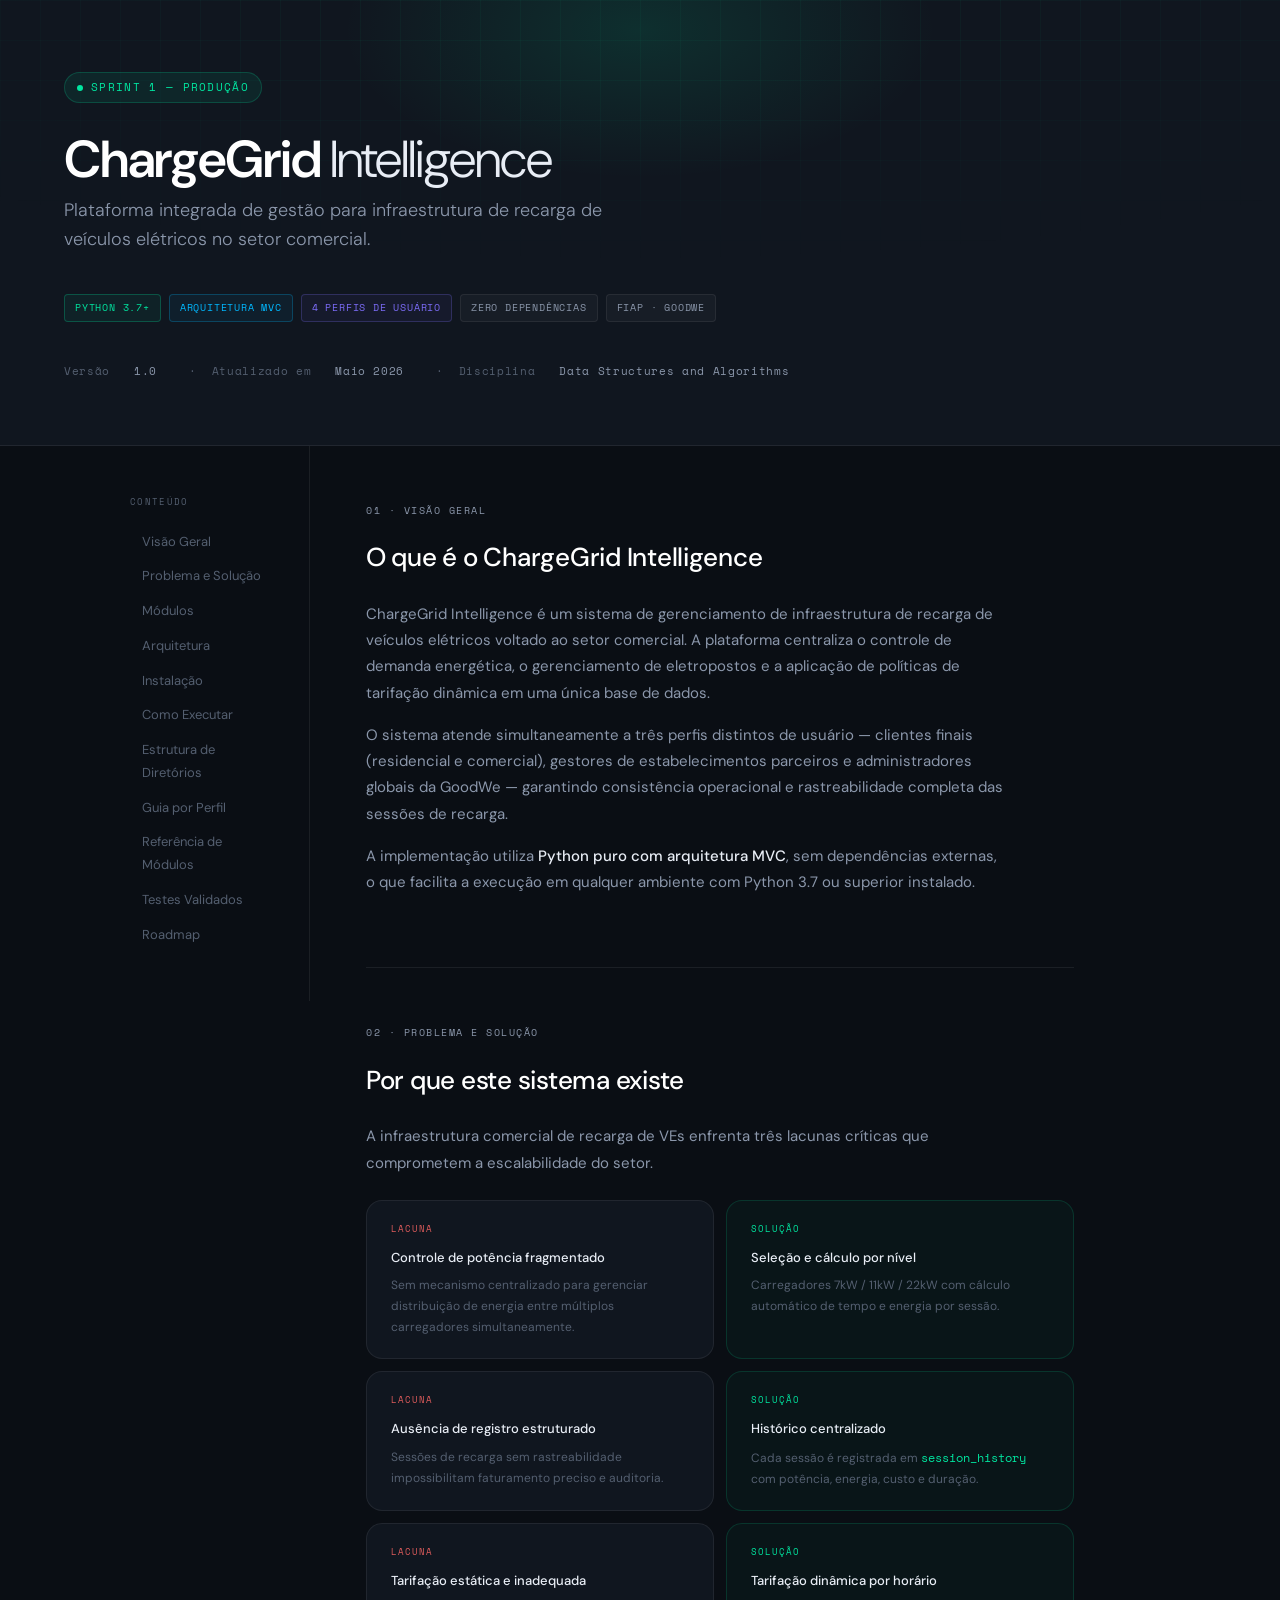
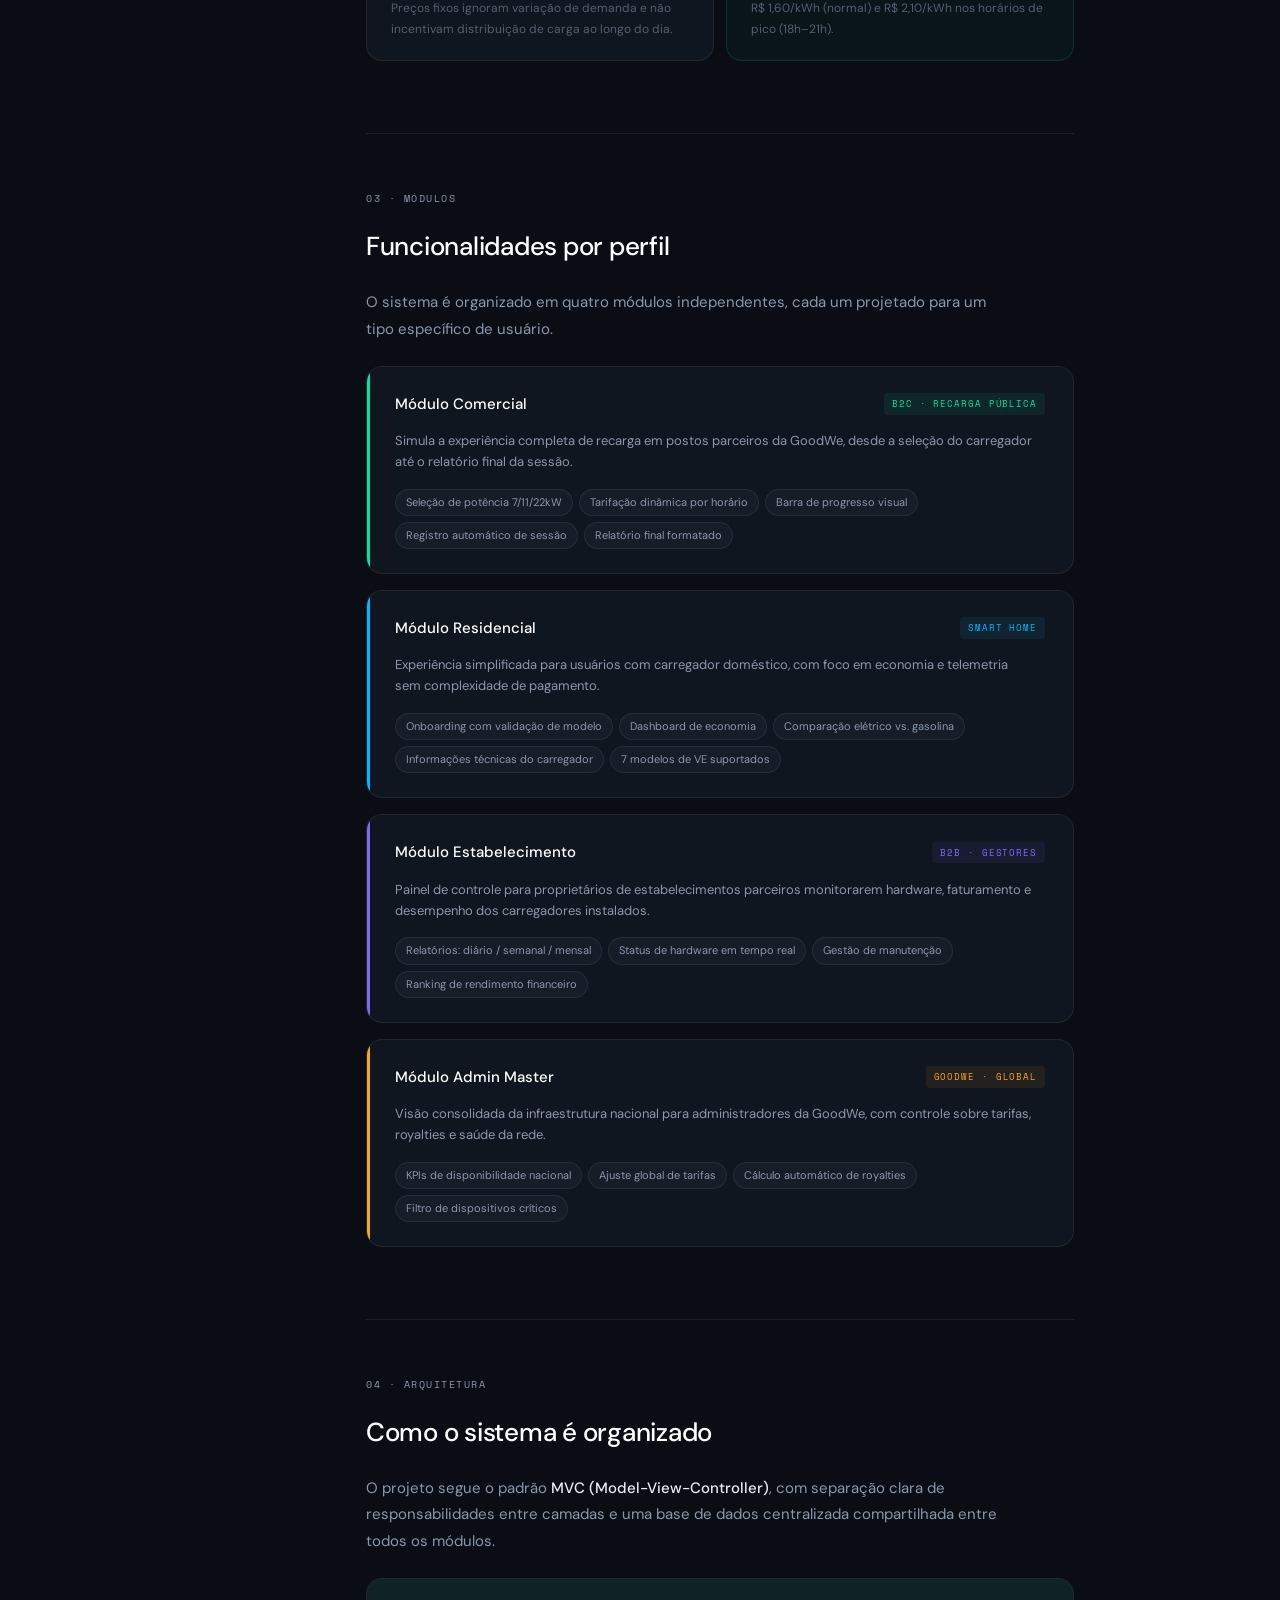
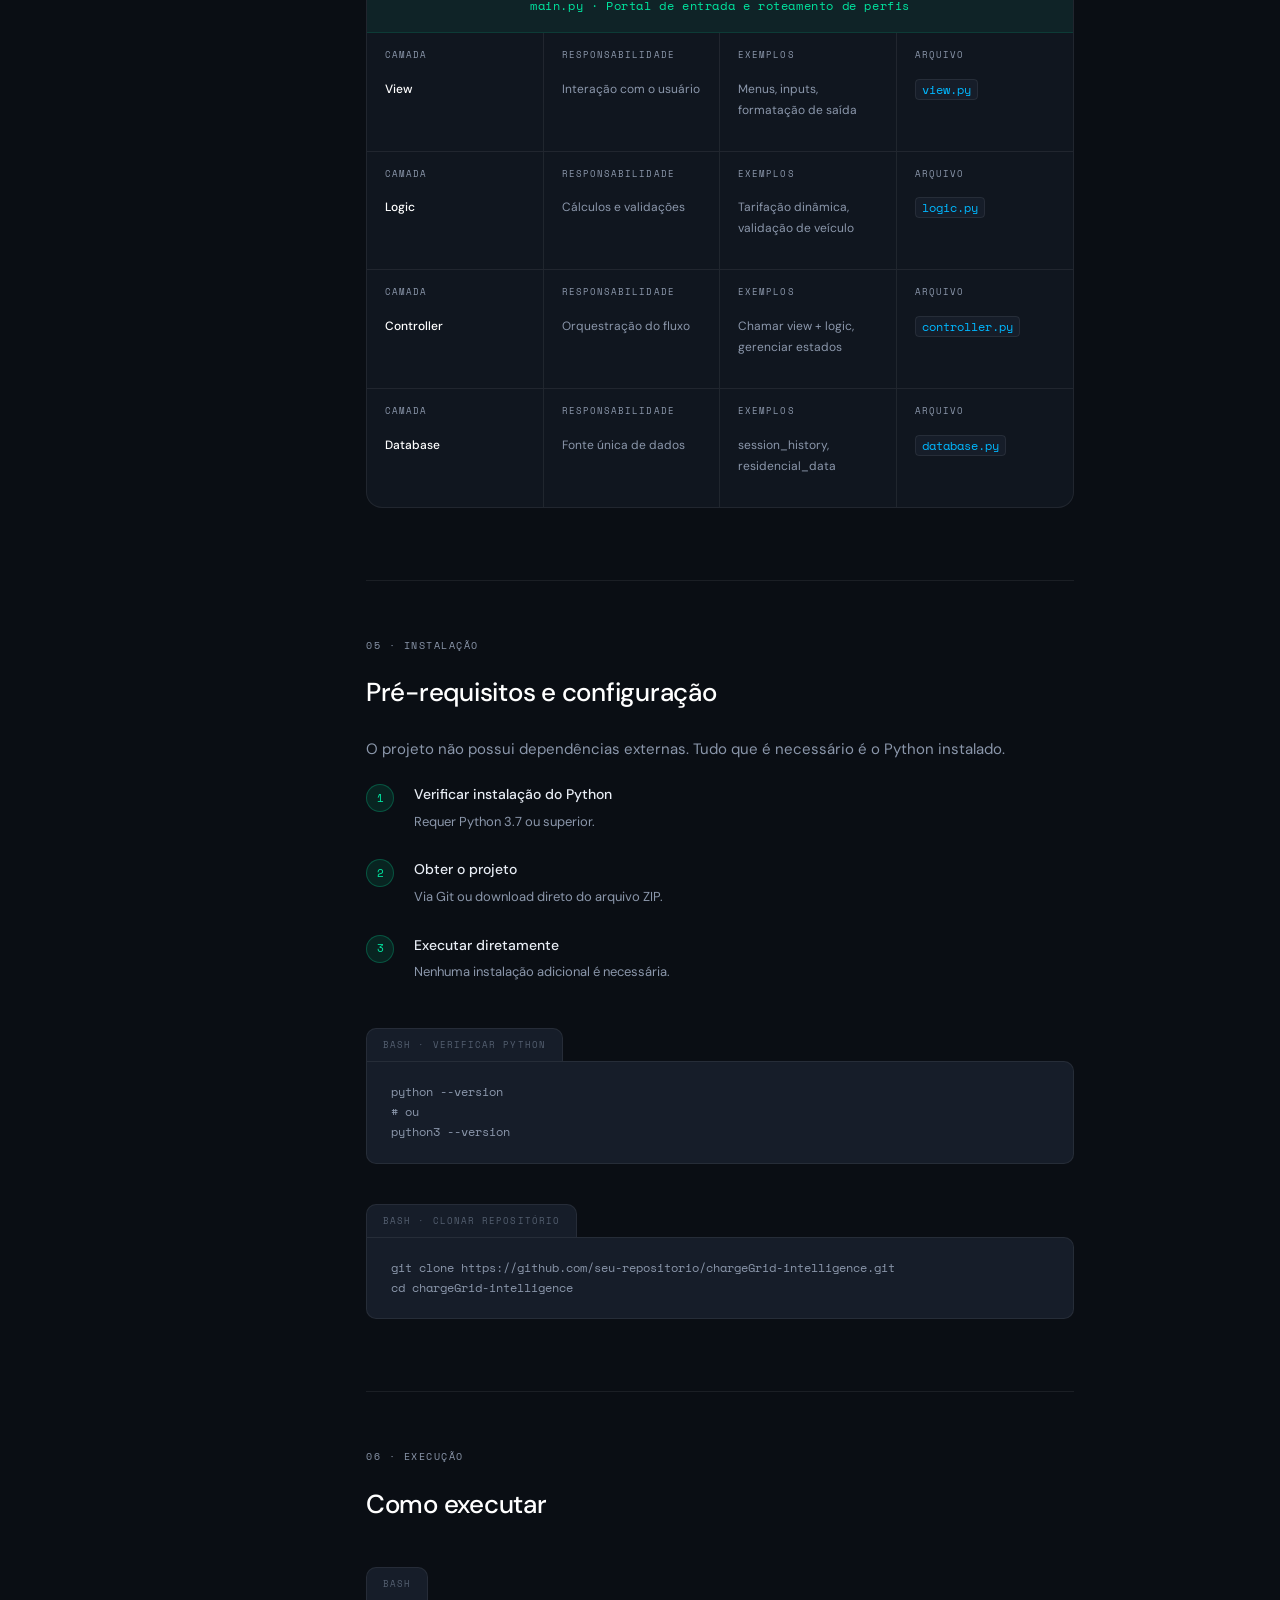
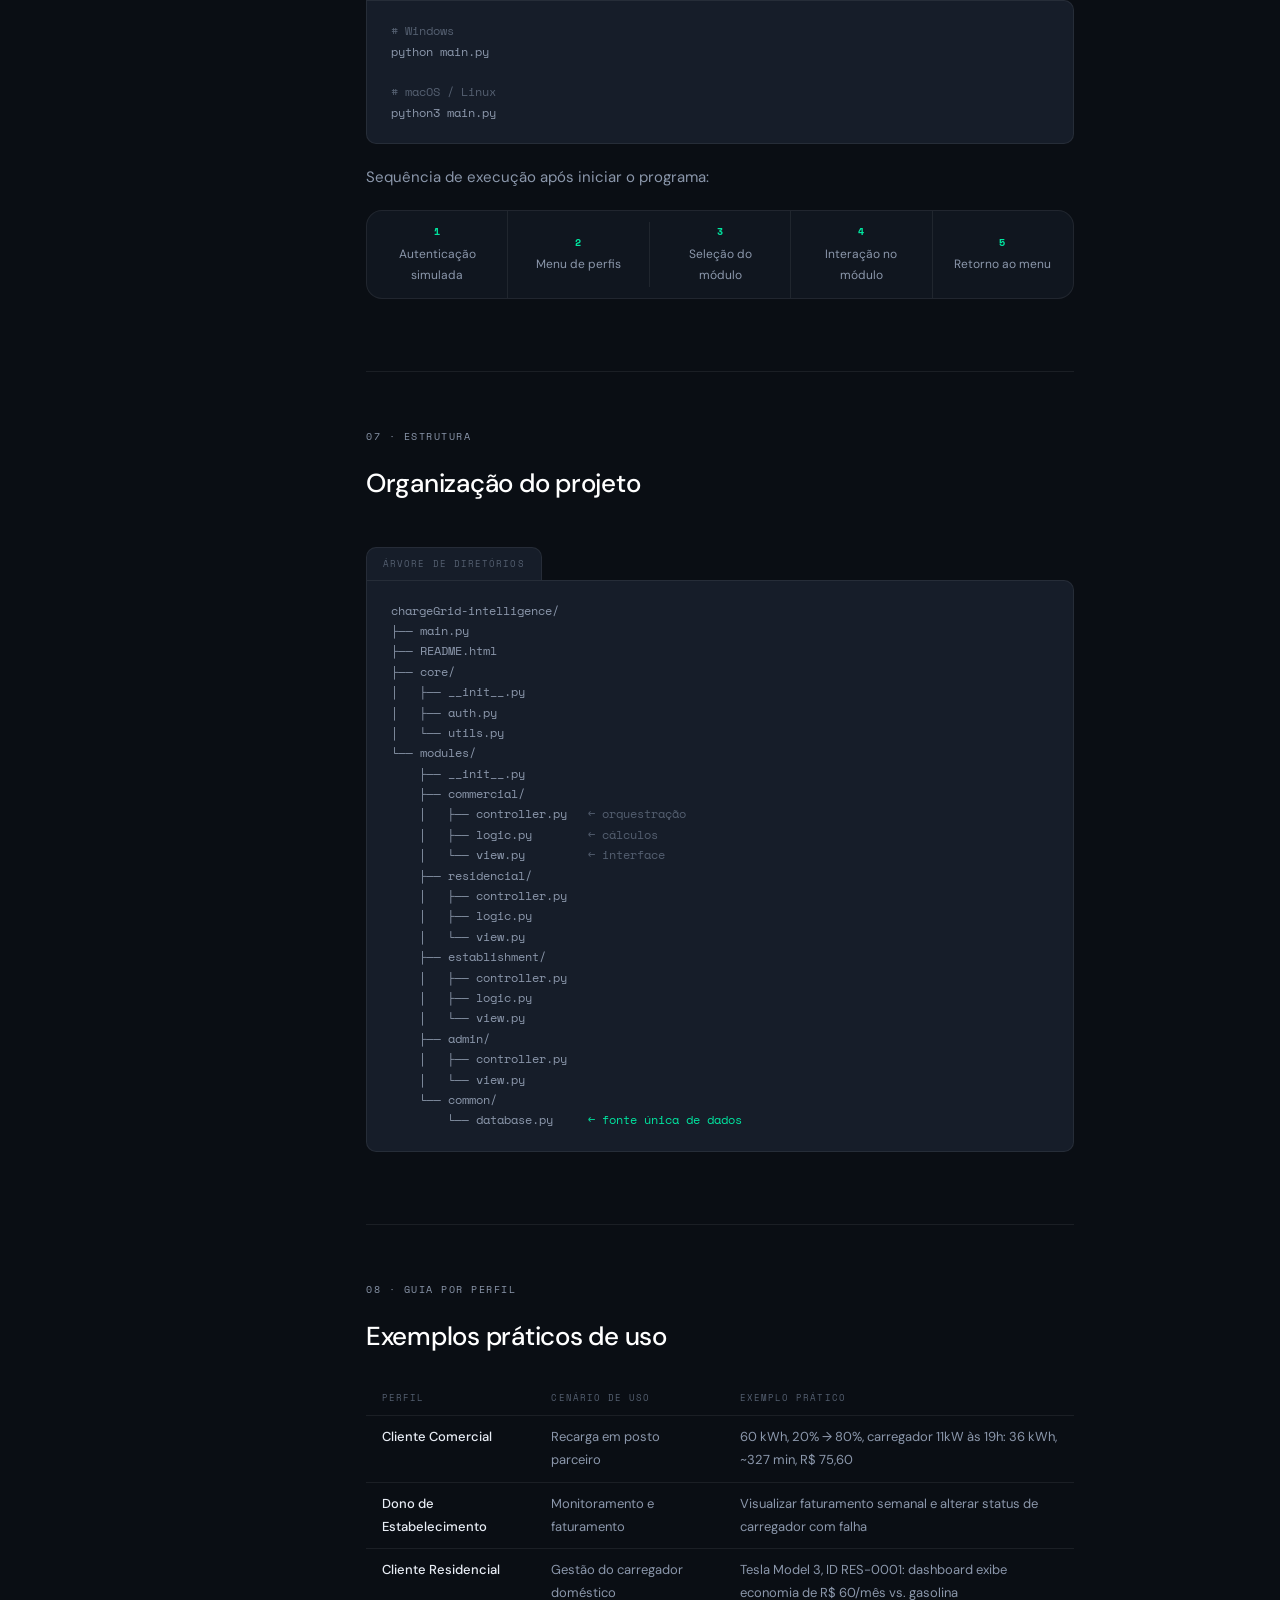
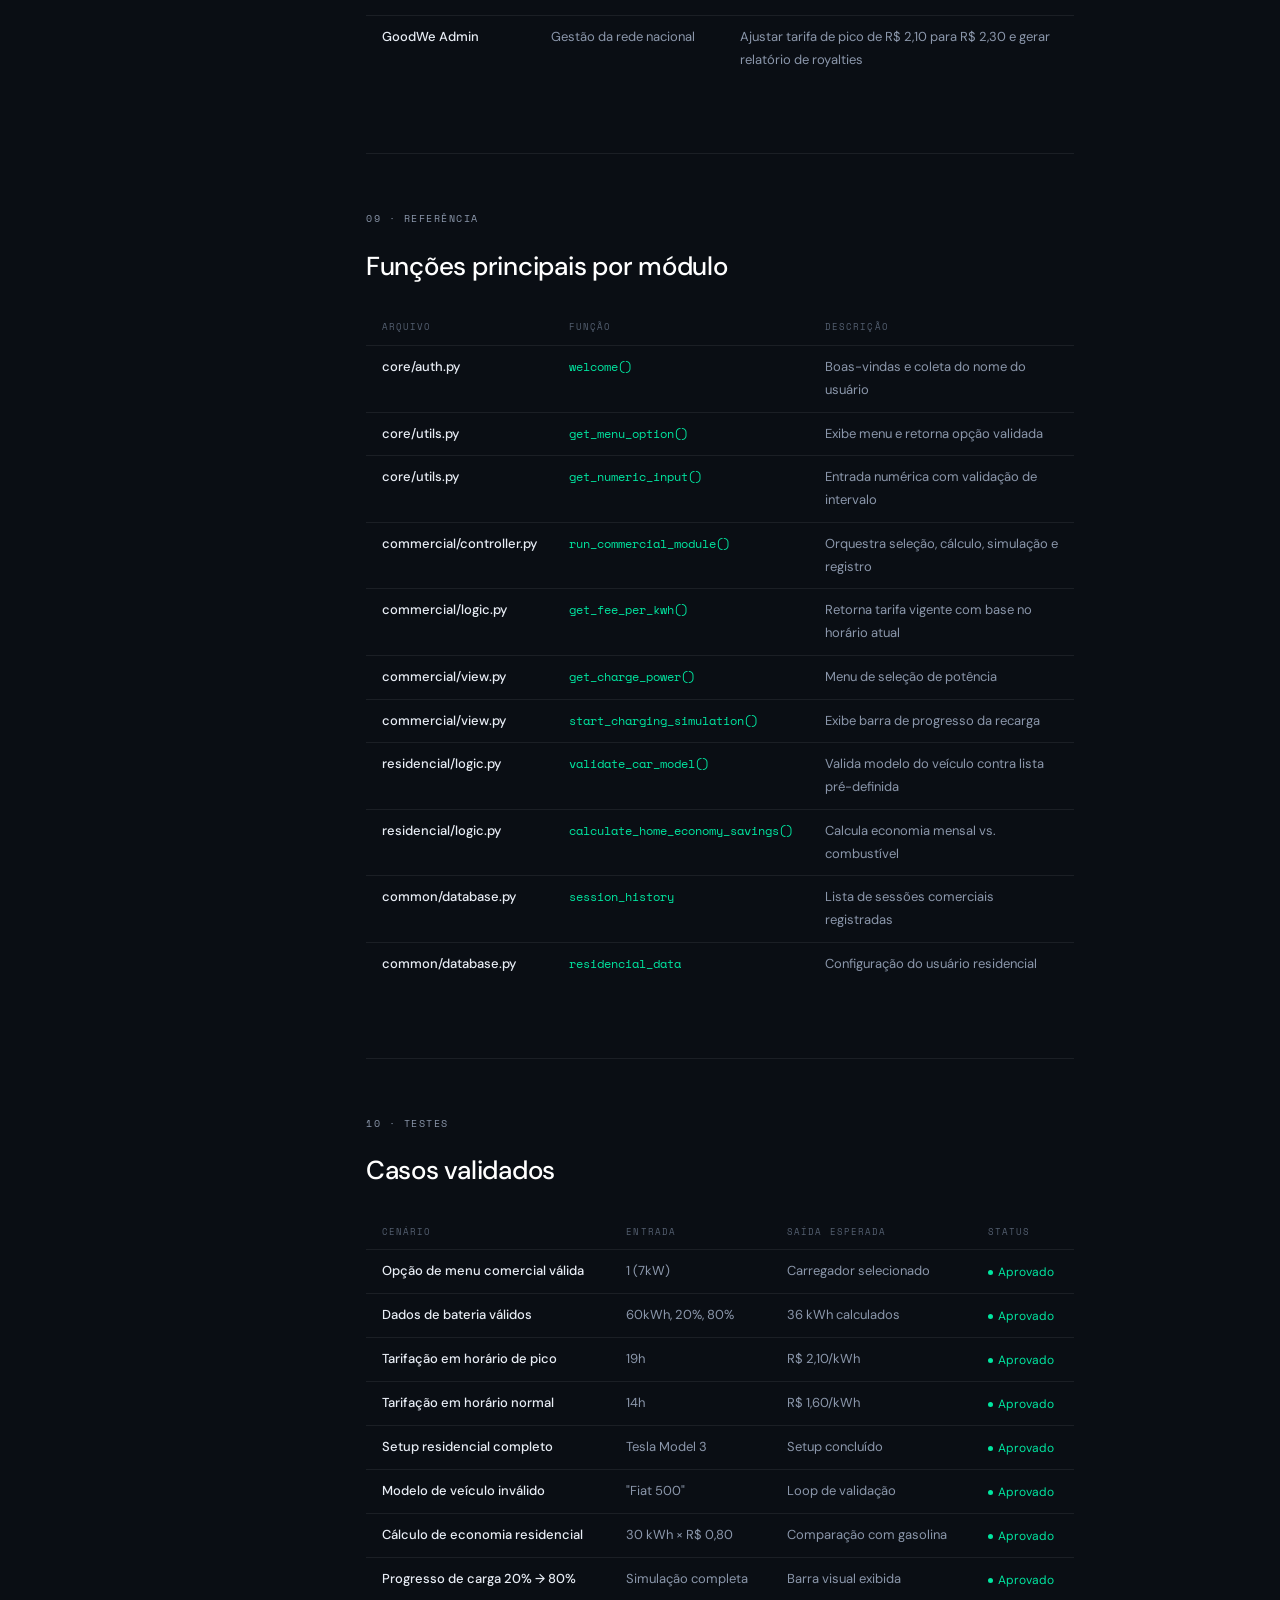
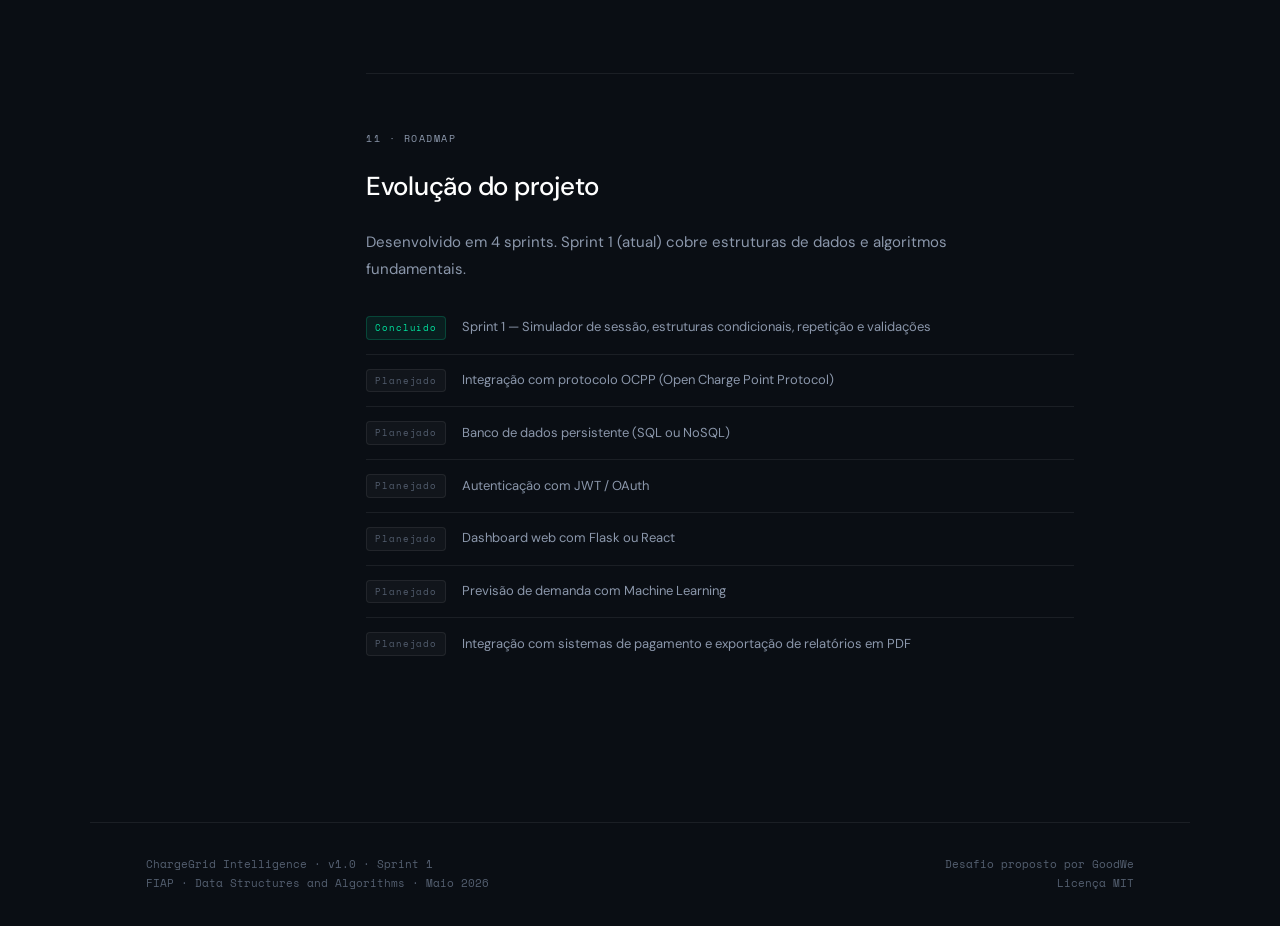
==== doc/readme.html @ 4d251098 "create project of dataStructure sprint1" ====
<!DOCTYPE html>
<html lang="pt-BR">
<head>
    <meta charset="UTF-8">
    <meta name="viewport" content="width=device-width, initial-scale=1.0">
    <title>ChargeGrid Intelligence — README</title>
    <link href="https://fonts.googleapis.com/css2?family=Space+Mono:wght@400;700&family=DM+Sans:ital,opsz,wght@0,9..40,300;0,9..40,400;0,9..40,500;0,9..40,600;1,9..40,300&display=swap" rel="stylesheet">
    <link rel="stylesheet" href="styles.css">
</head>
<body>

<!-- HERO -->
<header class="hero">
  <div class="hero-grid"></div>
  <div class="hero-glow"></div>
  <div class="hero-content">
    <div class="hero-eyebrow">Sprint 1 — Produção</div>
    <h1><strong>ChargeGrid</strong> Intelligence</h1>
    <p class="hero-sub">Plataforma integrada de gestão para infraestrutura de recarga de veículos elétricos no setor comercial.</p>
    <div class="hero-badge-row">
      <span class="badge badge-green">Python 3.7+</span>
      <span class="badge badge-blue">Arquitetura MVC</span>
      <span class="badge badge-purple">4 Perfis de Usuário</span>
      <span class="badge badge-gray">Zero Dependências</span>
      <span class="badge badge-gray">FIAP · GOODWE</span>
    </div>
    <div class="hero-meta">
      Versão <span>1.0</span> &nbsp;·&nbsp; Atualizado em <span>Maio 2026</span> &nbsp;·&nbsp; Disciplina <span>Data Structures and Algorithms</span>
    </div>
  </div>
</header>

<!-- MAIN LAYOUT -->
<div class="layout">

  <!-- SIDEBAR NAV -->
  <nav class="sidebar">
    <p class="sidebar-label">Conteúdo</p>
    <ul class="nav-list">
      <li><a href="#overview">Visão Geral</a></li>
      <li><a href="#problem">Problema e Solução</a></li>
      <li><a href="#modules">Módulos</a></li>
      <li><a href="#architecture">Arquitetura</a></li>
      <li><a href="#install">Instalação</a></li>
      <li><a href="#usage">Como Executar</a></li>
      <li><a href="#structure">Estrutura de Diretórios</a></li>
      <li><a href="#profiles">Guia por Perfil</a></li>
      <li><a href="#reference">Referência de Módulos</a></li>
      <li><a href="#tests">Testes Validados</a></li>
      <li><a href="#roadmap">Roadmap</a></li>
    </ul>
  </nav>

  <!-- CONTENT -->
  <main class="content">

    <!-- OVERVIEW -->
    <section class="section" id="overview">
      <p class="section-label">01 · Visão Geral</p>
      <h2>O que é o ChargeGrid Intelligence</h2>
      <p>ChargeGrid Intelligence é um sistema de gerenciamento de infraestrutura de recarga de veículos elétricos voltado ao setor comercial. A plataforma centraliza o controle de demanda energética, o gerenciamento de eletropostos e a aplicação de políticas de tarifação dinâmica em uma única base de dados.</p>
      <p>O sistema atende simultaneamente a três perfis distintos de usuário — clientes finais (residencial e comercial), gestores de estabelecimentos parceiros e administradores globais da GoodWe — garantindo consistência operacional e rastreabilidade completa das sessões de recarga.</p>
      <p>A implementação utiliza <strong>Python puro com arquitetura MVC</strong>, sem dependências externas, o que facilita a execução em qualquer ambiente com Python 3.7 ou superior instalado.</p>
    </section>

    <hr class="divider">

    <!-- PROBLEM -->
    <section class="section" id="problem">
      <p class="section-label">02 · Problema e Solução</p>
      <h2>Por que este sistema existe</h2>
      <p>A infraestrutura comercial de recarga de VEs enfrenta três lacunas críticas que comprometem a escalabilidade do setor.</p>

      <div class="problem-grid">
        <div class="problem-card problem">
          <p class="card-tag">Lacuna</p>
          <h4>Controle de potência fragmentado</h4>
          <p>Sem mecanismo centralizado para gerenciar distribuição de energia entre múltiplos carregadores simultaneamente.</p>
        </div>
        <div class="problem-card solution">
          <p class="card-tag">Solução</p>
          <h4>Seleção e cálculo por nível</h4>
          <p>Carregadores 7kW / 11kW / 22kW com cálculo automático de tempo e energia por sessão.</p>
        </div>
        <div class="problem-card problem">
          <p class="card-tag">Lacuna</p>
          <h4>Ausência de registro estruturado</h4>
          <p>Sessões de recarga sem rastreabilidade impossibilitam faturamento preciso e auditoria.</p>
        </div>
        <div class="problem-card solution">
          <p class="card-tag">Solução</p>
          <h4>Histórico centralizado</h4>
          <p>Cada sessão é registrada em <code>session_history</code> com potência, energia, custo e duração.</p>
        </div>
        <div class="problem-card problem">
          <p class="card-tag">Lacuna</p>
          <h4>Tarifação estática e inadequada</h4>
          <p>Preços fixos ignoram variação de demanda e não incentivam distribuição de carga ao longo do dia.</p>
        </div>
        <div class="problem-card solution">
          <p class="card-tag">Solução</p>
          <h4>Tarifação dinâmica por horário</h4>
          <p>R$&nbsp;1,60/kWh (normal) e R$&nbsp;2,10/kWh nos horários de pico (18h–21h).</p>
        </div>
      </div>
    </section>

    <hr class="divider">

    <!-- MODULES -->
    <section class="section" id="modules">
      <p class="section-label">03 · Módulos</p>
      <h2>Funcionalidades por perfil</h2>
      <p>O sistema é organizado em quatro módulos independentes, cada um projetado para um tipo específico de usuário.</p>

      <div class="module-grid">

        <div class="module-card mod-b2c">
          <div class="module-header">
            <span class="module-title">Módulo Comercial</span>
            <span class="module-tag tag-b2c">B2C · Recarga Pública</span>
          </div>
          <p class="module-desc">Simula a experiência completa de recarga em postos parceiros da GoodWe, desde a seleção do carregador até o relatório final da sessão.</p>
          <div class="feature-list">
            <span class="feature-pill">Seleção de potência 7/11/22kW</span>
            <span class="feature-pill">Tarifação dinâmica por horário</span>
            <span class="feature-pill">Barra de progresso visual</span>
            <span class="feature-pill">Registro automático de sessão</span>
            <span class="feature-pill">Relatório final formatado</span>
          </div>
        </div>

        <div class="module-card mod-home">
          <div class="module-header">
            <span class="module-title">Módulo Residencial</span>
            <span class="module-tag tag-home">Smart Home</span>
          </div>
          <p class="module-desc">Experiência simplificada para usuários com carregador doméstico, com foco em economia e telemetria sem complexidade de pagamento.</p>
          <div class="feature-list">
            <span class="feature-pill">Onboarding com validação de modelo</span>
            <span class="feature-pill">Dashboard de economia</span>
            <span class="feature-pill">Comparação elétrico vs. gasolina</span>
            <span class="feature-pill">Informações técnicas do carregador</span>
            <span class="feature-pill">7 modelos de VE suportados</span>
          </div>
        </div>

        <div class="module-card mod-b2b">
          <div class="module-header">
            <span class="module-title">Módulo Estabelecimento</span>
            <span class="module-tag tag-b2b">B2B · Gestores</span>
          </div>
          <p class="module-desc">Painel de controle para proprietários de estabelecimentos parceiros monitorarem hardware, faturamento e desempenho dos carregadores instalados.</p>
          <div class="feature-list">
            <span class="feature-pill">Relatórios: diário / semanal / mensal</span>
            <span class="feature-pill">Status de hardware em tempo real</span>
            <span class="feature-pill">Gestão de manutenção</span>
            <span class="feature-pill">Ranking de rendimento financeiro</span>
          </div>
        </div>

        <div class="module-card mod-admin">
          <div class="module-header">
            <span class="module-title">Módulo Admin Master</span>
            <span class="module-tag tag-admin">GoodWe · Global</span>
          </div>
          <p class="module-desc">Visão consolidada da infraestrutura nacional para administradores da GoodWe, com controle sobre tarifas, royalties e saúde da rede.</p>
          <div class="feature-list">
            <span class="feature-pill">KPIs de disponibilidade nacional</span>
            <span class="feature-pill">Ajuste global de tarifas</span>
            <span class="feature-pill">Cálculo automático de royalties</span>
            <span class="feature-pill">Filtro de dispositivos críticos</span>
          </div>
        </div>

      </div>
    </section>

    <hr class="divider">

    <!-- ARCHITECTURE -->
    <section class="section" id="architecture">
      <p class="section-label">04 · Arquitetura</p>
      <h2>Como o sistema é organizado</h2>
      <p>O projeto segue o padrão <strong>MVC (Model-View-Controller)</strong>, com separação clara de responsabilidades entre camadas e uma base de dados centralizada compartilhada entre todos os módulos.</p>

      <div class="arch-diagram">
        <div class="arch-top">main.py · Portal de entrada e roteamento de perfis</div>
        <div class="arch-row">
          <div class="arch-cell">
            <p class="arch-cell-label">Camada</p>
            <p class="arch-cell-value" style="color:#fff; font-weight:500;">View</p>
          </div>
          <div class="arch-cell">
            <p class="arch-cell-label">Responsabilidade</p>
            <p class="arch-cell-value">Interação com o usuário</p>
          </div>
          <div class="arch-cell">
            <p class="arch-cell-label">Exemplos</p>
            <p class="arch-cell-value">Menus, inputs, formatação de saída</p>
          </div>
          <div class="arch-cell">
            <p class="arch-cell-label">Arquivo</p>
            <p class="arch-cell-value"><span class="inline-code">view.py</span></p>
          </div>
        </div>
        <div class="arch-row">
          <div class="arch-cell">
            <p class="arch-cell-label">Camada</p>
            <p class="arch-cell-value" style="color:#fff; font-weight:500;">Logic</p>
          </div>
          <div class="arch-cell">
            <p class="arch-cell-label">Responsabilidade</p>
            <p class="arch-cell-value">Cálculos e validações</p>
          </div>
          <div class="arch-cell">
            <p class="arch-cell-label">Exemplos</p>
            <p class="arch-cell-value">Tarifação dinâmica, validação de veículo</p>
          </div>
          <div class="arch-cell">
            <p class="arch-cell-label">Arquivo</p>
            <p class="arch-cell-value"><span class="inline-code">logic.py</span></p>
          </div>
        </div>
        <div class="arch-row">
          <div class="arch-cell">
            <p class="arch-cell-label">Camada</p>
            <p class="arch-cell-value" style="color:#fff; font-weight:500;">Controller</p>
          </div>
          <div class="arch-cell">
            <p class="arch-cell-label">Responsabilidade</p>
            <p class="arch-cell-value">Orquestração do fluxo</p>
          </div>
          <div class="arch-cell">
            <p class="arch-cell-label">Exemplos</p>
            <p class="arch-cell-value">Chamar view + logic, gerenciar estados</p>
          </div>
          <div class="arch-cell">
            <p class="arch-cell-label">Arquivo</p>
            <p class="arch-cell-value"><span class="inline-code">controller.py</span></p>
          </div>
        </div>
        <div class="arch-row">
          <div class="arch-cell">
            <p class="arch-cell-label">Camada</p>
            <p class="arch-cell-value" style="color:#fff; font-weight:500;">Database</p>
          </div>
          <div class="arch-cell">
            <p class="arch-cell-label">Responsabilidade</p>
            <p class="arch-cell-value">Fonte única de dados</p>
          </div>
          <div class="arch-cell">
            <p class="arch-cell-label">Exemplos</p>
            <p class="arch-cell-value">session_history, residencial_data</p>
          </div>
          <div class="arch-cell">
            <p class="arch-cell-label">Arquivo</p>
            <p class="arch-cell-value"><span class="inline-code">database.py</span></p>
          </div>
        </div>
      </div>
    </section>

    <hr class="divider">

    <!-- INSTALL -->
    <section class="section" id="install">
      <p class="section-label">05 · Instalação</p>
      <h2>Pré-requisitos e configuração</h2>
      <p>O projeto não possui dependências externas. Tudo que é necessário é o Python instalado.</p>

      <div class="step-list">
        <div class="step">
          <div class="step-num">1</div>
          <div class="step-body">
            <h4>Verificar instalação do Python</h4>
            <p>Requer Python 3.7 ou superior.</p>
          </div>
        </div>
        <div class="step">
          <div class="step-num">2</div>
          <div class="step-body">
            <h4>Obter o projeto</h4>
            <p>Via Git ou download direto do arquivo ZIP.</p>
          </div>
        </div>
        <div class="step">
          <div class="step-num">3</div>
          <div class="step-body">
            <h4>Executar diretamente</h4>
            <p>Nenhuma instalação adicional é necessária.</p>
          </div>
        </div>
      </div>

      <div class="code-label">bash · verificar python</div>
      <pre>python --version
# ou
python3 --version</pre>

      <div class="code-label">bash · clonar repositório</div>
      <pre>git clone https://github.com/seu-repositorio/chargeGrid-intelligence.git
cd chargeGrid-intelligence</pre>
    </section>

    <hr class="divider">

    <!-- USAGE -->
    <section class="section" id="usage">
      <p class="section-label">06 · Execução</p>
      <h2>Como executar</h2>

      <div class="code-label">bash</div>
      <pre><span style="color: var(--text3)"># Windows</span>
python main.py

<span style="color: var(--text3)"># macOS / Linux</span>
python3 main.py</pre>

      <p style="margin-top: 20px;">Sequência de execução após iniciar o programa:</p>

      <div class="flow">
        <div class="flow-step"><strong>1</strong>Autenticação simulada</div>
        <div class="flow-step"><strong>2</strong>Menu de perfis</div>
        <div class="flow-step"><strong>3</strong>Seleção do módulo</div>
        <div class="flow-step"><strong>4</strong>Interação no módulo</div>
        <div class="flow-step"><strong>5</strong>Retorno ao menu</div>
      </div>
    </section>

    <hr class="divider">

    <!-- STRUCTURE -->
    <section class="section" id="structure">
      <p class="section-label">07 · Estrutura</p>
      <h2>Organização do projeto</h2>

      <div class="code-label">árvore de diretórios</div>
      <pre>chargeGrid-intelligence/
├── main.py
├── README.html
├── core/
│   ├── __init__.py
│   ├── auth.py
│   └── utils.py
└── modules/
    ├── __init__.py
    ├── commercial/
    │   ├── controller.py   <span style="color: var(--text3)">← orquestração</span>
    │   ├── logic.py        <span style="color: var(--text3)">← cálculos</span>
    │   └── view.py         <span style="color: var(--text3)">← interface</span>
    ├── residencial/
    │   ├── controller.py
    │   ├── logic.py
    │   └── view.py
    ├── establishment/
    │   ├── controller.py
    │   ├── logic.py
    │   └── view.py
    ├── admin/
    │   ├── controller.py
    │   └── view.py
    └── common/
        └── database.py     <span style="color: var(--accent)">← fonte única de dados</span></pre>
    </section>

    <hr class="divider">

    <!-- PROFILES -->
    <section class="section" id="profiles">
      <p class="section-label">08 · Guia por Perfil</p>
      <h2>Exemplos práticos de uso</h2>

      <table class="data-table">
        <thead>
          <tr>
            <th>Perfil</th>
            <th>Cenário de Uso</th>
            <th>Exemplo Prático</th>
          </tr>
        </thead>
        <tbody>
          <tr>
            <td>Cliente Comercial</td>
            <td>Recarga em posto parceiro</td>
            <td>60 kWh, 20% → 80%, carregador 11kW às 19h: 36 kWh, ~327 min, R$ 75,60</td>
          </tr>
          <tr>
            <td>Dono de Estabelecimento</td>
            <td>Monitoramento e faturamento</td>
            <td>Visualizar faturamento semanal e alterar status de carregador com falha</td>
          </tr>
          <tr>
            <td>Cliente Residencial</td>
            <td>Gestão do carregador doméstico</td>
            <td>Tesla Model 3, ID RES-0001: dashboard exibe economia de R$ 60/mês vs. gasolina</td>
          </tr>
          <tr>
            <td>GoodWe Admin</td>
            <td>Gestão da rede nacional</td>
            <td>Ajustar tarifa de pico de R$ 2,10 para R$ 2,30 e gerar relatório de royalties</td>
          </tr>
        </tbody>
      </table>
    </section>

    <hr class="divider">

    <!-- REFERENCE -->
    <section class="section" id="reference">
      <p class="section-label">09 · Referência</p>
      <h2>Funções principais por módulo</h2>

      <table class="data-table">
        <thead>
          <tr><th>Arquivo</th><th>Função</th><th>Descrição</th></tr>
        </thead>
        <tbody>
          <tr><td>core/auth.py</td><td><code>welcome()</code></td><td>Boas-vindas e coleta do nome do usuário</td></tr>
          <tr><td>core/utils.py</td><td><code>get_menu_option()</code></td><td>Exibe menu e retorna opção validada</td></tr>
          <tr><td>core/utils.py</td><td><code>get_numeric_input()</code></td><td>Entrada numérica com validação de intervalo</td></tr>
          <tr><td>commercial/controller.py</td><td><code>run_commercial_module()</code></td><td>Orquestra seleção, cálculo, simulação e registro</td></tr>
          <tr><td>commercial/logic.py</td><td><code>get_fee_per_kwh()</code></td><td>Retorna tarifa vigente com base no horário atual</td></tr>
          <tr><td>commercial/view.py</td><td><code>get_charge_power()</code></td><td>Menu de seleção de potência</td></tr>
          <tr><td>commercial/view.py</td><td><code>start_charging_simulation()</code></td><td>Exibe barra de progresso da recarga</td></tr>
          <tr><td>residencial/logic.py</td><td><code>validate_car_model()</code></td><td>Valida modelo do veículo contra lista pré-definida</td></tr>
          <tr><td>residencial/logic.py</td><td><code>calculate_home_economy_savings()</code></td><td>Calcula economia mensal vs. combustível</td></tr>
          <tr><td>common/database.py</td><td><code>session_history</code></td><td>Lista de sessões comerciais registradas</td></tr>
          <tr><td>common/database.py</td><td><code>residencial_data</code></td><td>Configuração do usuário residencial</td></tr>
        </tbody>
      </table>
    </section>

    <hr class="divider">

    <!-- TESTS -->
    <section class="section" id="tests">
      <p class="section-label">10 · Testes</p>
      <h2>Casos validados</h2>

      <table class="data-table">
        <thead>
          <tr><th>Cenário</th><th>Entrada</th><th>Saída Esperada</th><th>Status</th></tr>
        </thead>
        <tbody>
          <tr><td>Opção de menu comercial válida</td><td>1 (7kW)</td><td>Carregador selecionado</td><td><span class="status-ok">Aprovado</span></td></tr>
          <tr><td>Dados de bateria válidos</td><td>60kWh, 20%, 80%</td><td>36 kWh calculados</td><td><span class="status-ok">Aprovado</span></td></tr>
          <tr><td>Tarifação em horário de pico</td><td>19h</td><td>R$ 2,10/kWh</td><td><span class="status-ok">Aprovado</span></td></tr>
          <tr><td>Tarifação em horário normal</td><td>14h</td><td>R$ 1,60/kWh</td><td><span class="status-ok">Aprovado</span></td></tr>
          <tr><td>Setup residencial completo</td><td>Tesla Model 3</td><td>Setup concluído</td><td><span class="status-ok">Aprovado</span></td></tr>
          <tr><td>Modelo de veículo inválido</td><td>"Fiat 500"</td><td>Loop de validação</td><td><span class="status-ok">Aprovado</span></td></tr>
          <tr><td>Cálculo de economia residencial</td><td>30 kWh × R$ 0,80</td><td>Comparação com gasolina</td><td><span class="status-ok">Aprovado</span></td></tr>
          <tr><td>Progresso de carga 20% → 80%</td><td>Simulação completa</td><td>Barra visual exibida</td><td><span class="status-ok">Aprovado</span></td></tr>
        </tbody>
      </table>
    </section>

    <hr class="divider">

    <!-- ROADMAP -->
    <section class="section" id="roadmap">
      <p class="section-label">11 · Roadmap</p>
      <h2>Evolução do projeto</h2>
      <p>Desenvolvido em 4 sprints. Sprint 1 (atual) cobre estruturas de dados e algoritmos fundamentais.</p>

      <div style="margin-top: 20px;">
        <div class="roadmap-item">
          <span class="roadmap-status status-done">Concluído</span>
          <span class="roadmap-text">Sprint 1 — Simulador de sessão, estruturas condicionais, repetição e validações</span>
        </div>
        <div class="roadmap-item">
          <span class="roadmap-status status-planned">Planejado</span>
          <span class="roadmap-text">Integração com protocolo OCPP (Open Charge Point Protocol)</span>
        </div>
        <div class="roadmap-item">
          <span class="roadmap-status status-planned">Planejado</span>
          <span class="roadmap-text">Banco de dados persistente (SQL ou NoSQL)</span>
        </div>
        <div class="roadmap-item">
          <span class="roadmap-status status-planned">Planejado</span>
          <span class="roadmap-text">Autenticação com JWT / OAuth</span>
        </div>
        <div class="roadmap-item">
          <span class="roadmap-status status-planned">Planejado</span>
          <span class="roadmap-text">Dashboard web com Flask ou React</span>
        </div>
        <div class="roadmap-item">
          <span class="roadmap-status status-planned">Planejado</span>
          <span class="roadmap-text">Previsão de demanda com Machine Learning</span>
        </div>
        <div class="roadmap-item">
          <span class="roadmap-status status-planned">Planejado</span>
          <span class="roadmap-text">Integração com sistemas de pagamento e exportação de relatórios em PDF</span>
        </div>
      </div>
    </section>

  </main>
</div>

<!-- FOOTER -->
<footer class="footer">
  <div class="footer-left">
    ChargeGrid Intelligence · v1.0 · Sprint 1<br>
    FIAP · Data Structures and Algorithms · Maio 2026
  </div>
  <div class="footer-right">
    Desafio proposto por GoodWe<br>
    Licença MIT
  </div>
</footer>

</body>
</html>
---- doc/styles.css ----
@import url('https://fonts.googleapis.com/css2?family=Space+Mono:wght@400;700&family=DM+Sans:ital,opsz,wght@0,9..40,300;0,9..40,400;0,9..40,500;0,9..40,600;1,9..40,300&display=swap');


*, *::before, *::after { box-sizing: border-box; margin: 0; padding: 0; }

:root {
  --bg: #0a0e14;
  --bg2: #10161f;
  --bg3: #161d29;
  --border: rgba(255,255,255,0.07);
  --border-accent: rgba(0,230,160,0.3);
  --accent: #00e6a0;
  --accent2: #00b8ff;
  --accent3: #7c6cf8;
  --text: #e8edf5;
  --text2: #8b97ab;
  --text3: #545f70;
  --mono: 'Space Mono', monospace;
  --sans: 'DM Sans', sans-serif;
  --radius: 10px;
  --radius-lg: 16px;
}

html { scroll-behavior: smooth; }

body {
  background: var(--bg);
  color: var(--text);
  font-family: var(--sans);
  font-size: 15px;
  line-height: 1.75;
  min-height: 100vh;
}

/* ── HEADER ── */
.hero {
  position: relative;
  overflow: hidden;
  padding: 72px 64px 64px;
  border-bottom: 1px solid var(--border);
  background: var(--bg2);
}

.hero-grid {
  position: absolute;
  inset: 0;
  background-image:
    linear-gradient(rgba(0,230,160,0.04) 1px, transparent 1px),
    linear-gradient(90deg, rgba(0,230,160,0.04) 1px, transparent 1px);
  background-size: 40px 40px;
  mask-image: radial-gradient(ellipse 80% 60% at 50% 0%, black 30%, transparent 100%);
}

.hero-glow {
  position: absolute;
  top: -120px;
  left: 50%;
  transform: translateX(-50%);
  width: 600px;
  height: 300px;
  background: radial-gradient(ellipse, rgba(0,230,160,0.12) 0%, transparent 70%);
  pointer-events: none;
}

.hero-content { position: relative; max-width: 860px; }

.hero-eyebrow {
  display: inline-flex;
  align-items: center;
  gap: 8px;
  font-family: var(--mono);
  font-size: 11px;
  color: var(--accent);
  letter-spacing: 0.12em;
  text-transform: uppercase;
  background: rgba(0,230,160,0.08);
  border: 1px solid rgba(0,230,160,0.2);
  padding: 5px 12px;
  border-radius: 100px;
  margin-bottom: 28px;
}

.hero-eyebrow::before {
  content: '';
  width: 6px; height: 6px;
  background: var(--accent);
  border-radius: 50%;
  animation: pulse 2s ease-in-out infinite;
}

@keyframes pulse {
  0%, 100% { opacity: 1; transform: scale(1); }
  50% { opacity: 0.4; transform: scale(0.8); }
}

.hero h1 {
  font-family: var(--sans);
  font-size: 52px;
  font-weight: 300;
  line-height: 1.1;
  letter-spacing: -0.02em;
  color: var(--text);
  margin-bottom: 8px;
}

.hero h1 strong {
  font-weight: 600;
  color: #fff;
}

.hero-sub {
  font-size: 18px;
  color: var(--text2);
  font-weight: 300;
  margin-bottom: 40px;
  max-width: 560px;
  line-height: 1.6;
}

.hero-meta {
  display: flex;
  flex-wrap: wrap;
  gap: 24px;
  font-family: var(--mono);
  font-size: 11px;
  color: var(--text3);
  letter-spacing: 0.06em;
}

.hero-meta span { color: var(--text2); }

.hero-badge-row {
  display: flex;
  flex-wrap: wrap;
  gap: 8px;
  margin-bottom: 40px;
}

.badge {
  font-family: var(--mono);
  font-size: 10px;
  letter-spacing: 0.08em;
  text-transform: uppercase;
  padding: 4px 10px;
  border-radius: 4px;
  border: 1px solid;
}

.badge-green { color: var(--accent); border-color: rgba(0,230,160,0.25); background: rgba(0,230,160,0.06); }
.badge-blue { color: var(--accent2); border-color: rgba(0,184,255,0.25); background: rgba(0,184,255,0.06); }
.badge-purple { color: var(--accent3); border-color: rgba(124,108,248,0.25); background: rgba(124,108,248,0.06); }
.badge-gray { color: var(--text2); border-color: var(--border); background: rgba(255,255,255,0.03); }

/* ── LAYOUT ── */
.layout {
  display: grid;
  grid-template-columns: 220px 1fr;
  max-width: 1100px;
  margin: 0 auto;
  min-height: calc(100vh - 300px);
}

/* ── SIDEBAR ── */
.sidebar {
  padding: 48px 24px 48px 40px;
  border-right: 1px solid var(--border);
  position: sticky;
  top: 0;
  height: fit-content;
}

.sidebar-label {
  font-family: var(--mono);
  font-size: 9px;
  letter-spacing: 0.15em;
  text-transform: uppercase;
  color: var(--text3);
  margin-bottom: 16px;
}

.nav-list { list-style: none; }

.nav-list li { margin-bottom: 2px; }

.nav-list a {
  display: block;
  font-size: 13px;
  color: var(--text3);
  text-decoration: none;
  padding: 5px 10px;
  border-radius: 6px;
  transition: color 0.15s, background 0.15s;
  border-left: 2px solid transparent;
}

.nav-list a:hover {
  color: var(--text);
  background: rgba(255,255,255,0.04);
  border-left-color: var(--accent);
}

/* ── CONTENT ── */
.content {
  padding: 56px 56px 80px 56px;
  max-width: 820px;
}

/* ── SECTIONS ── */
.section { margin-bottom: 72px; }

.section-label {
  font-family: var(--mono);
  font-size: 10px;
  letter-spacing: 0.15em;
  text-transform: uppercase;
  color: var(--accent);
  margin-bottom: 12px;
}

.section h2 {
  font-size: 26px;
  font-weight: 500;
  color: #fff;
  margin-bottom: 20px;
  letter-spacing: -0.01em;
}

.section p {
  color: var(--text2);
  margin-bottom: 16px;
  max-width: 640px;
}

.section p strong { color: var(--text); font-weight: 500; }

/* ── DIVIDER ── */
.divider {
  border: none;
  border-top: 1px solid var(--border);
  margin: 56px 0;
}

/* ── PROBLEM TABLE ── */
.problem-grid {
  display: grid;
  grid-template-columns: 1fr 1fr;
  gap: 12px;
  margin-top: 24px;
}

.problem-card {
  background: var(--bg2);
  border: 1px solid var(--border);
  border-radius: var(--radius-lg);
  padding: 20px 24px;
}

.problem-card.solution {
  border-color: rgba(0,230,160,0.15);
  background: rgba(0,230,160,0.03);
}

.problem-card .card-tag {
  font-family: var(--mono);
  font-size: 9px;
  letter-spacing: 0.12em;
  text-transform: uppercase;
  margin-bottom: 10px;
}

.problem-card.problem .card-tag { color: #e05c5c; }
.problem-card.solution .card-tag { color: var(--accent); }

.problem-card h4 {
  font-size: 13px;
  font-weight: 500;
  color: var(--text);
  margin-bottom: 6px;
}

.problem-card p {
  font-size: 12px;
  color: var(--text3);
  margin: 0;
}

/* ── MODULE CARDS ── */
.module-grid {
  display: grid;
  gap: 16px;
  margin-top: 24px;
}

.module-card {
  background: var(--bg2);
  border: 1px solid var(--border);
  border-radius: var(--radius-lg);
  padding: 24px 28px;
  position: relative;
  overflow: hidden;
  transition: border-color 0.2s;
}

.module-card:hover { border-color: rgba(255,255,255,0.14); }

.module-card::before {
  content: '';
  position: absolute;
  left: 0; top: 0; bottom: 0;
  width: 3px;
}

.module-card.mod-b2c::before { background: var(--accent); }
.module-card.mod-home::before { background: var(--accent2); }
.module-card.mod-b2b::before { background: var(--accent3); }
.module-card.mod-admin::before { background: #f5a623; }

.module-header {
  display: flex;
  align-items: center;
  justify-content: space-between;
  margin-bottom: 14px;
}

.module-title {
  font-size: 15px;
  font-weight: 500;
  color: #fff;
}

.module-tag {
  font-family: var(--mono);
  font-size: 9px;
  letter-spacing: 0.1em;
  text-transform: uppercase;
  padding: 3px 8px;
  border-radius: 4px;
}

.tag-b2c { color: var(--accent); background: rgba(0,230,160,0.08); }
.tag-home { color: var(--accent2); background: rgba(0,184,255,0.08); }
.tag-b2b { color: var(--accent3); background: rgba(124,108,248,0.08); }
.tag-admin { color: #f5a623; background: rgba(245,166,35,0.08); }

.module-desc {
  font-size: 13px;
  color: var(--text2);
  margin-bottom: 16px;
  line-height: 1.6;
}

.feature-list {
  display: flex;
  flex-wrap: wrap;
  gap: 6px;
}

.feature-pill {
  font-size: 11px;
  color: var(--text2);
  background: var(--bg3);
  border: 1px solid var(--border);
  padding: 3px 10px;
  border-radius: 100px;
}

/* ── ARCHITECTURE ── */
.arch-diagram {
  background: var(--bg2);
  border: 1px solid var(--border);
  border-radius: var(--radius-lg);
  overflow: hidden;
  margin-top: 24px;
}

.arch-top {
  background: rgba(0,230,160,0.06);
  border-bottom: 1px solid rgba(0,230,160,0.12);
  padding: 16px 24px;
  font-family: var(--mono);
  font-size: 12px;
  color: var(--accent);
  text-align: center;
  letter-spacing: 0.05em;
}

.arch-row {
  display: grid;
  grid-template-columns: repeat(4, 1fr);
  border-bottom: 1px solid var(--border);
}

.arch-row:last-child { border-bottom: none; }

.arch-cell {
  padding: 14px 18px;
  border-right: 1px solid var(--border);
}

.arch-cell:last-child { border-right: none; }

.arch-cell-label {
  font-family: var(--mono);
  font-size: 9px;
  text-transform: uppercase;
  letter-spacing: 0.12em;
  color: var(--text3);
  margin-bottom: 4px;
}

.arch-cell-value {
  font-size: 12px;
  color: var(--text2);
}

/* ── CODE BLOCK ── */
pre {
  background: var(--bg3);
  border: 1px solid var(--border);
  border-radius: var(--radius);
  padding: 20px 24px;
  overflow-x: auto;
  margin: 20px 0;
  font-family: var(--mono);
  font-size: 12px;
  line-height: 1.7;
  color: var(--text2);
}

code { font-family: var(--mono); font-size: 12px; color: var(--accent); }

.code-label {
  font-family: var(--mono);
  font-size: 9px;
  letter-spacing: 0.12em;
  text-transform: uppercase;
  color: var(--text3);
  background: var(--bg3);
  border: 1px solid var(--border);
  border-bottom: none;
  padding: 8px 16px;
  border-radius: var(--radius) var(--radius) 0 0;
  margin-top: 20px;
  display: inline-block;
}

.code-label + pre { border-radius: 0 var(--radius) var(--radius) var(--radius); margin-top: 0; }

/* ── STEPS ── */
.step-list { margin-top: 20px; }

.step {
  display: flex;
  gap: 20px;
  margin-bottom: 24px;
  align-items: flex-start;
}

.step-num {
  flex-shrink: 0;
  width: 28px; height: 28px;
  border-radius: 50%;
  background: rgba(0,230,160,0.1);
  border: 1px solid rgba(0,230,160,0.25);
  display: flex;
  align-items: center;
  justify-content: center;
  font-family: var(--mono);
  font-size: 11px;
  color: var(--accent);
  margin-top: 2px;
}

.step-body h4 {
  font-size: 14px;
  font-weight: 500;
  color: var(--text);
  margin-bottom: 4px;
}

.step-body p {
  font-size: 13px;
  color: var(--text2);
  margin: 0;
}

/* ── DATA TABLE ── */
.data-table {
  width: 100%;
  border-collapse: collapse;
  margin-top: 20px;
  font-size: 13px;
}

.data-table th {
  font-family: var(--mono);
  font-size: 9px;
  letter-spacing: 0.12em;
  text-transform: uppercase;
  color: var(--text3);
  padding: 10px 16px;
  text-align: left;
  border-bottom: 1px solid var(--border);
  font-weight: 400;
}

.data-table td {
  padding: 10px 16px;
  border-bottom: 1px solid var(--border);
  color: var(--text2);
  vertical-align: top;
}

.data-table tr:last-child td { border-bottom: none; }
.data-table tr:hover td { background: rgba(255,255,255,0.02); }
.data-table td:first-child { color: var(--text); font-weight: 500; }

.status-ok {
  display: inline-flex;
  align-items: center;
  gap: 5px;
  color: var(--accent);
  font-size: 12px;
}

.status-ok::before {
  content: '';
  width: 5px; height: 5px;
  background: var(--accent);
  border-radius: 50%;
}

/* ── ROADMAP ── */
.roadmap-item {
  display: flex;
  gap: 16px;
  padding: 14px 0;
  border-bottom: 1px solid var(--border);
  align-items: center;
}

.roadmap-item:last-child { border-bottom: none; }

.roadmap-status {
  font-family: var(--mono);
  font-size: 9px;
  letter-spacing: 0.1em;
  padding: 3px 8px;
  border-radius: 4px;
  flex-shrink: 0;
  min-width: 80px;
  text-align: center;
}

.status-done { color: var(--accent); background: rgba(0,230,160,0.08); border: 1px solid rgba(0,230,160,0.2); }
.status-planned { color: var(--text3); background: rgba(255,255,255,0.03); border: 1px solid var(--border); }

.roadmap-text {
  font-size: 13px;
  color: var(--text2);
}

/* ── FOOTER ── */
.footer {
  border-top: 1px solid var(--border);
  padding: 32px 56px;
  display: flex;
  align-items: center;
  justify-content: space-between;
  max-width: 1100px;
  margin: 0 auto;
}

.footer-left { font-family: var(--mono); font-size: 11px; color: var(--text3); }
.footer-right { font-family: var(--mono); font-size: 11px; color: var(--text3); text-align: right; }

.inline-code {
  font-family: var(--mono);
  font-size: 12px;
  background: var(--bg3);
  border: 1px solid var(--border);
  padding: 1px 6px;
  border-radius: 4px;
  color: var(--accent2);
}

/* ── FLOW ── */
.flow {
  display: flex;
  align-items: center;
  flex-wrap: wrap;
  gap: 0;
  margin: 20px 0;
  background: var(--bg2);
  border: 1px solid var(--border);
  border-radius: var(--radius-lg);
  overflow: hidden;
}

.flow-step {
  padding: 12px 18px;
  font-size: 12px;
  color: var(--text2);
  flex: 1;
  text-align: center;
  border-right: 1px solid var(--border);
  position: relative;
}

.flow-step:last-child { border-right: none; }

.flow-step strong {
  display: block;
  font-size: 10px;
  font-family: var(--mono);
  letter-spacing: 0.08em;
  color: var(--accent);
  text-transform: uppercase;
  margin-bottom: 3px;
}

/* ── RESPONSIVE ── */
@media (max-width: 800px) {
  .layout { grid-template-columns: 1fr; }
  .sidebar { display: none; }
  .content { padding: 32px 24px; }
  .hero { padding: 48px 24px; }
  .hero h1 { font-size: 34px; }
  .problem-grid { grid-template-columns: 1fr; }
  .arch-row { grid-template-columns: 1fr 1fr; }
  .footer { flex-direction: column; gap: 12px; text-align: center; }
}
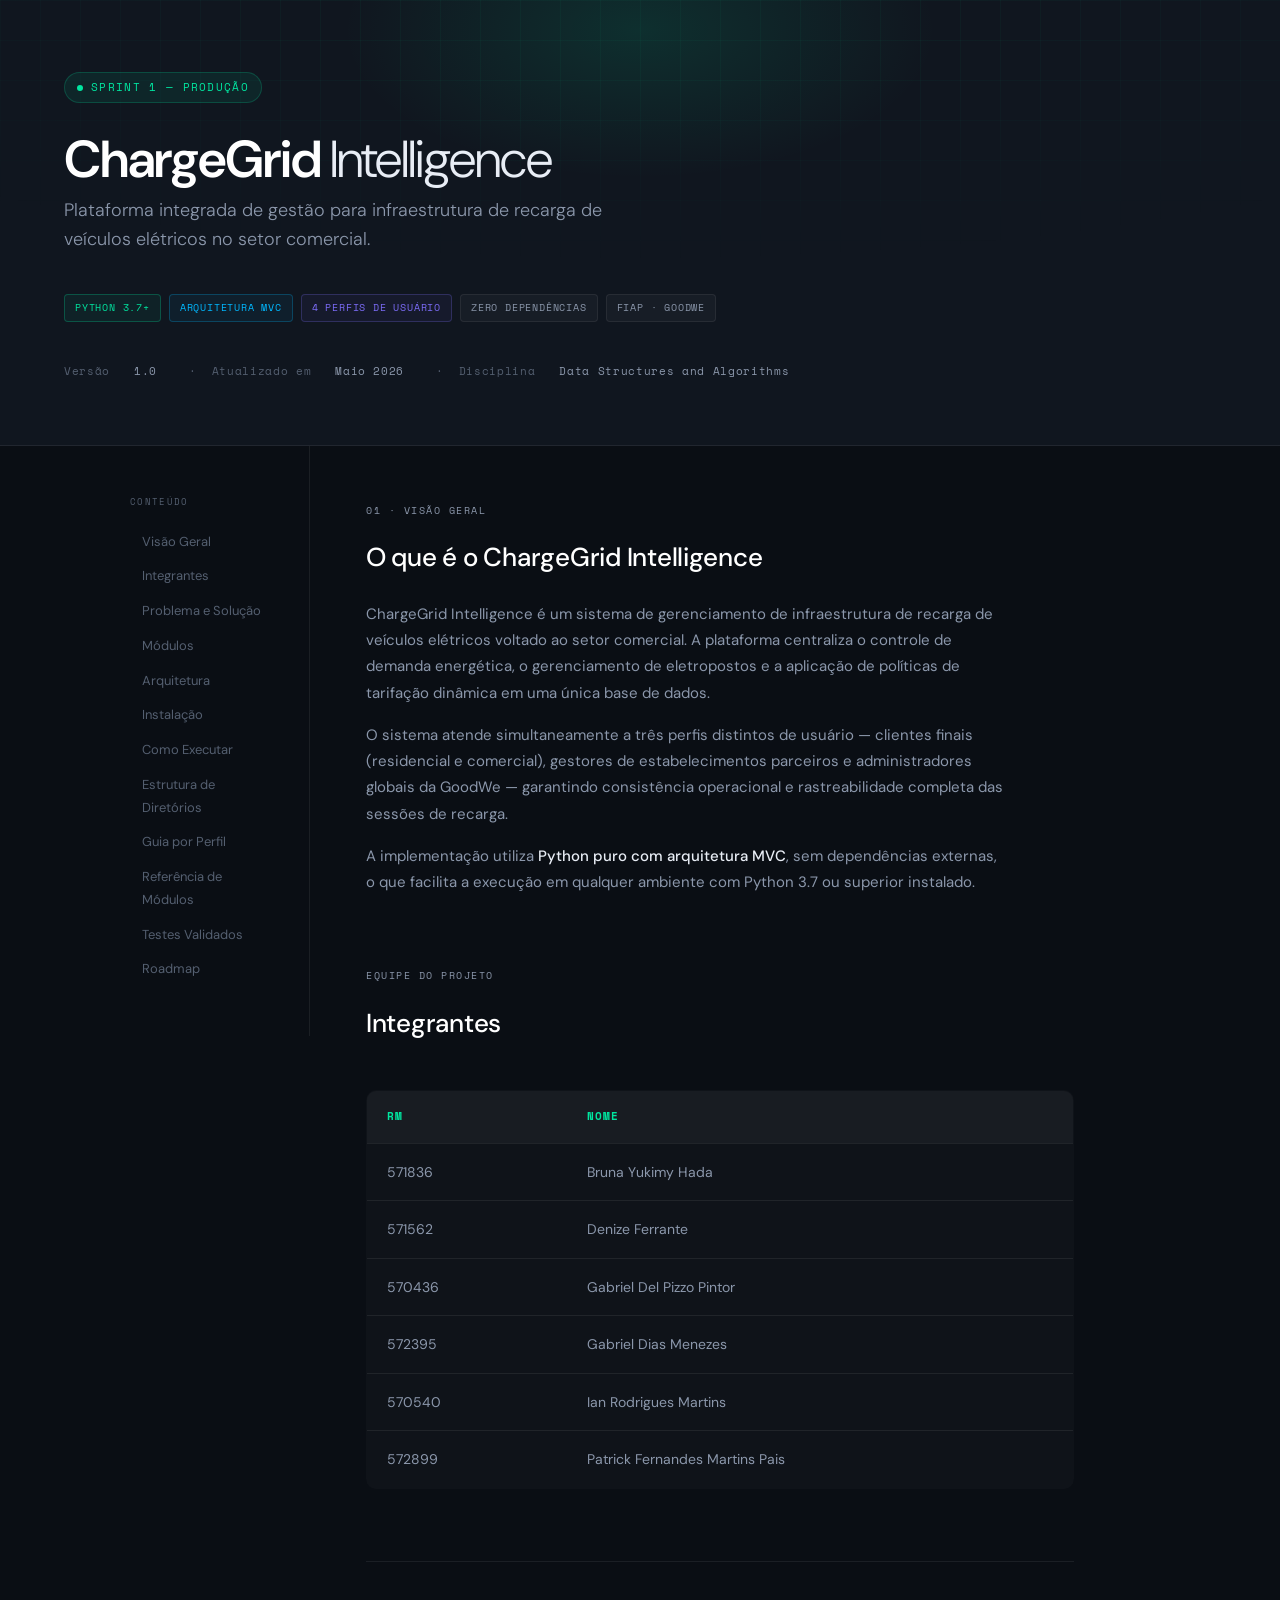
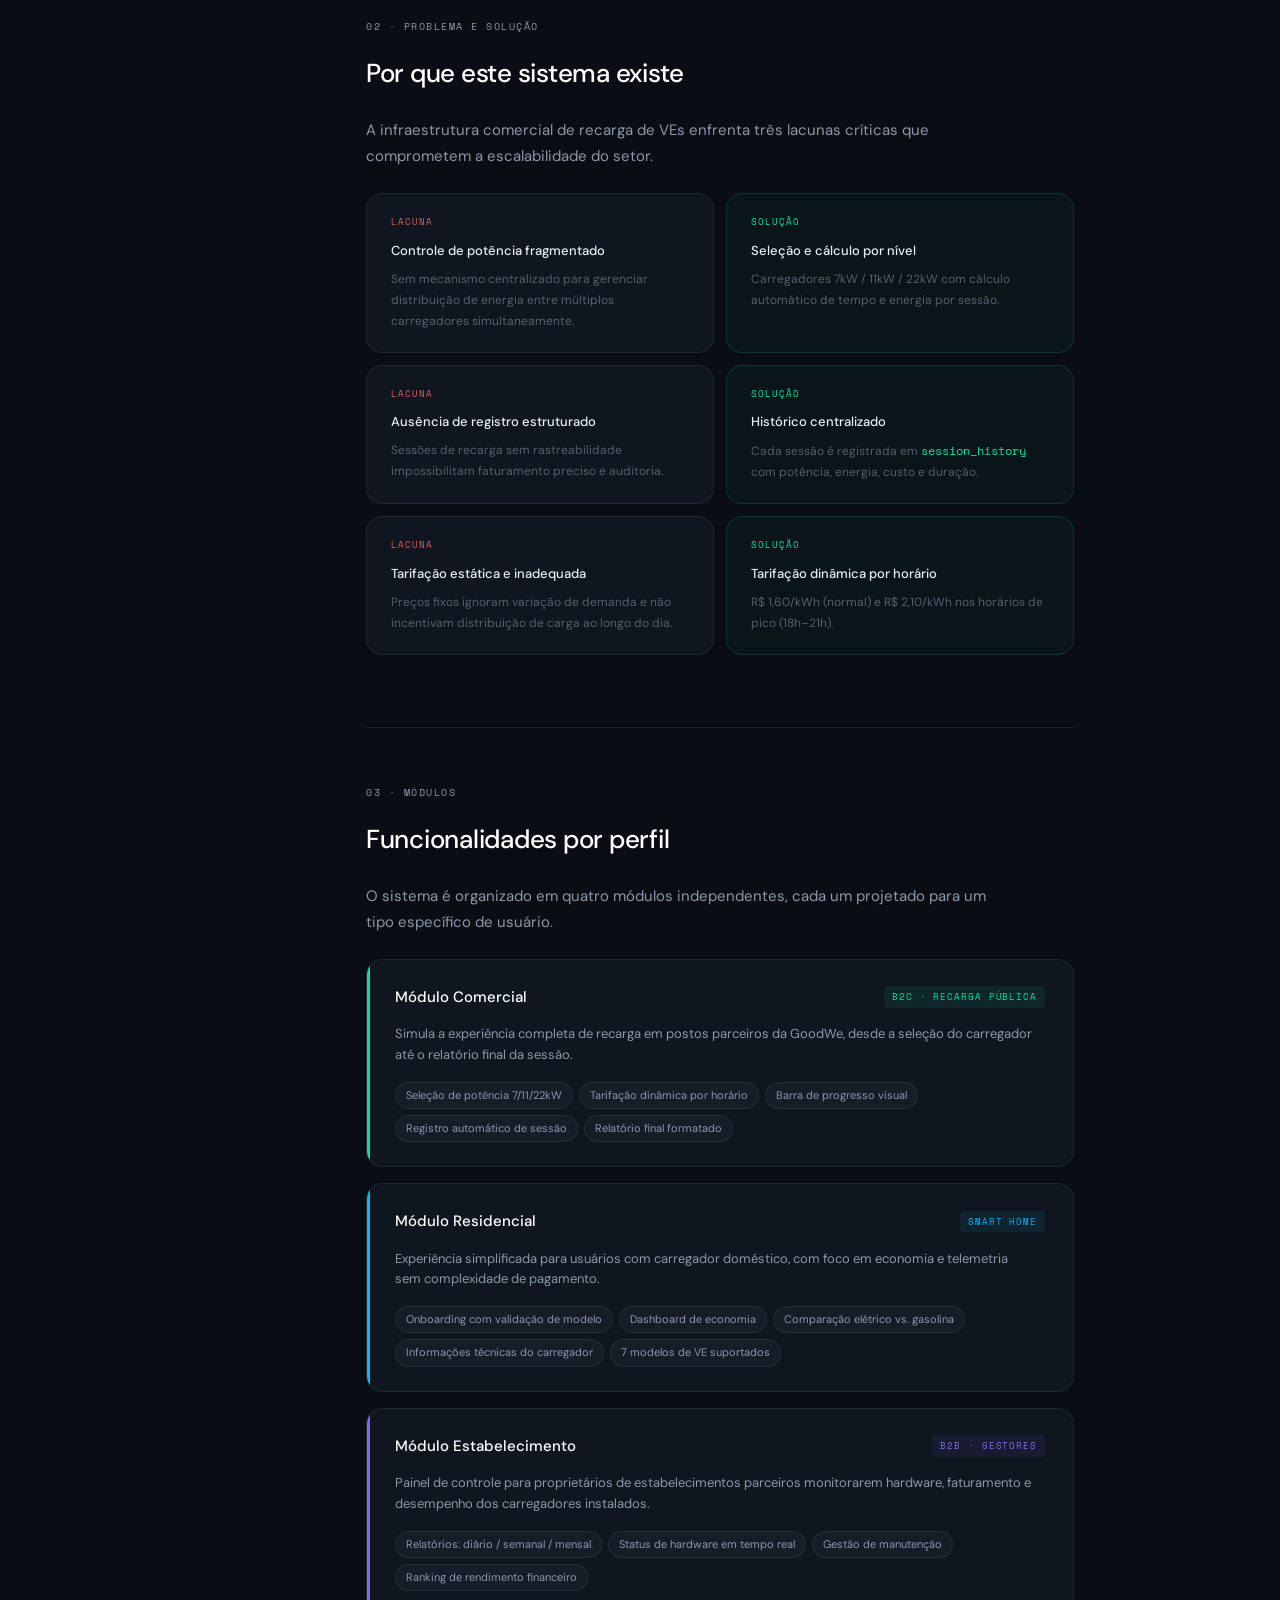
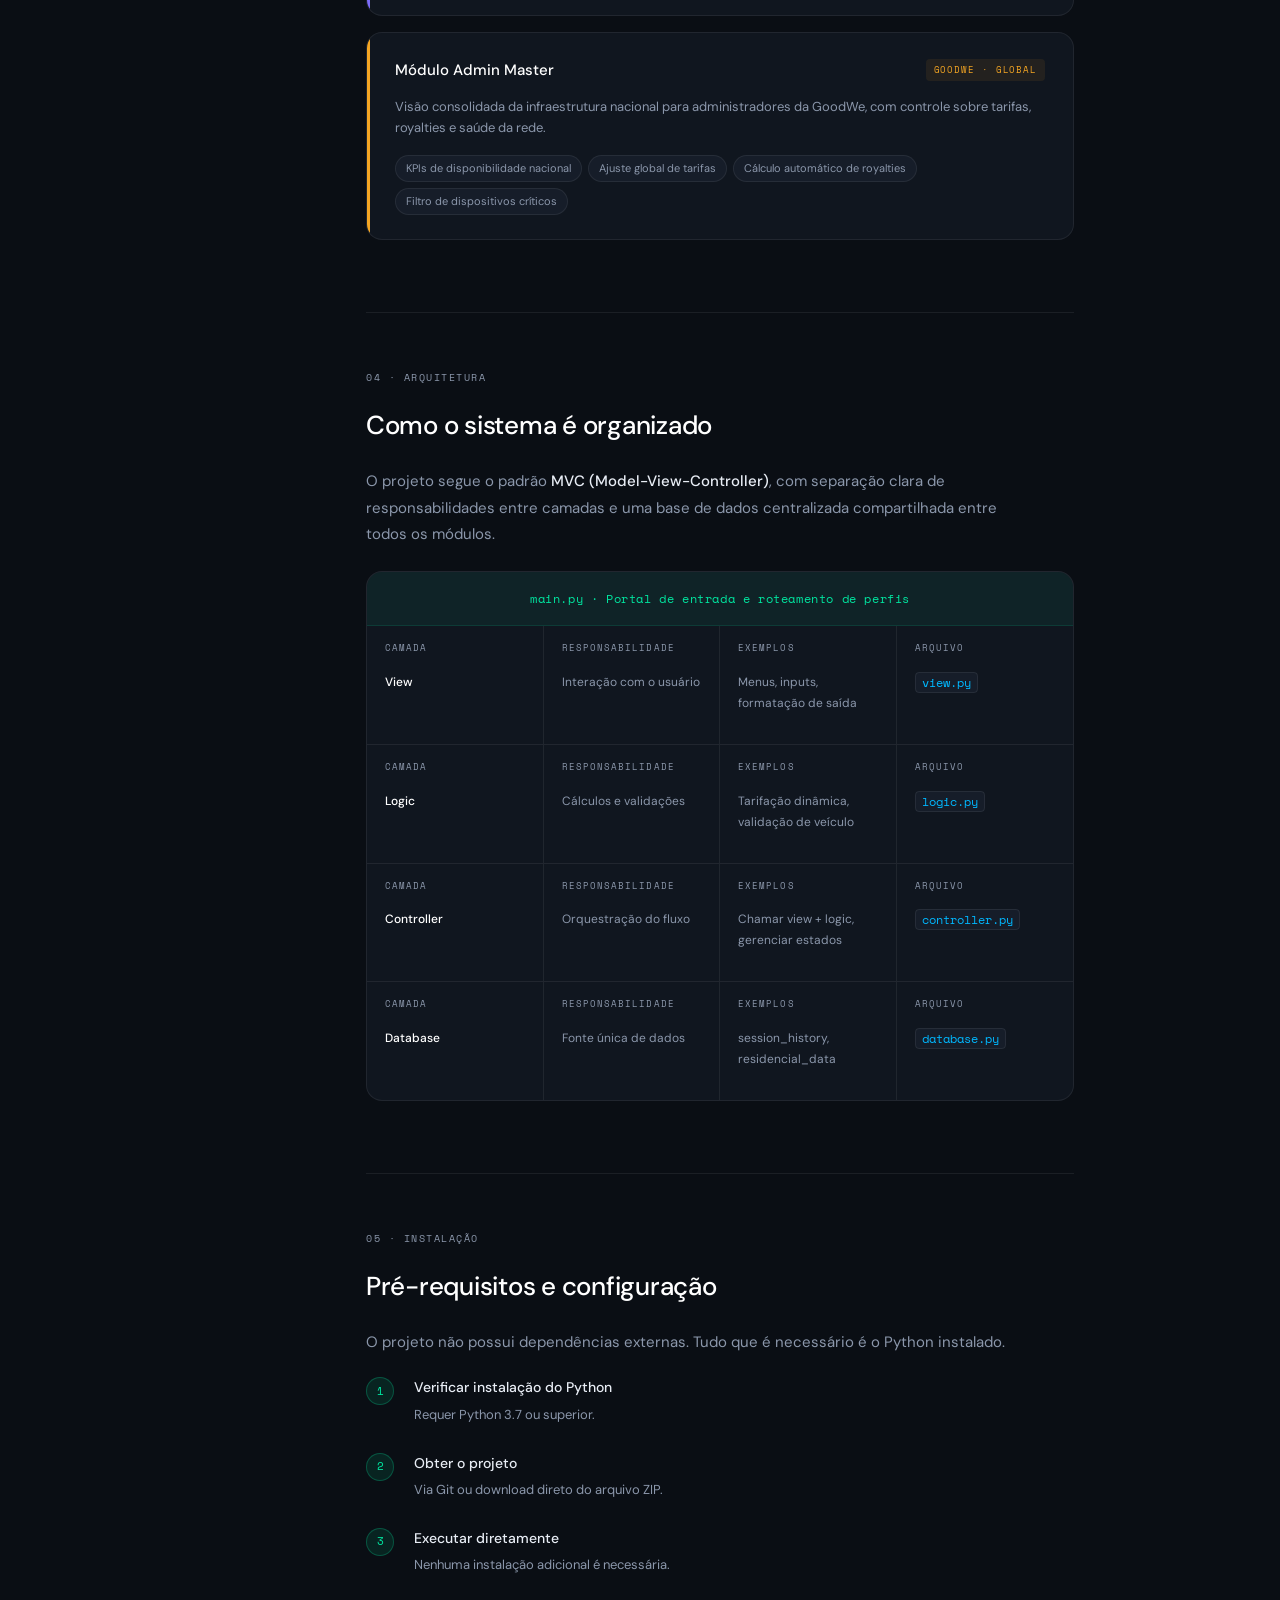
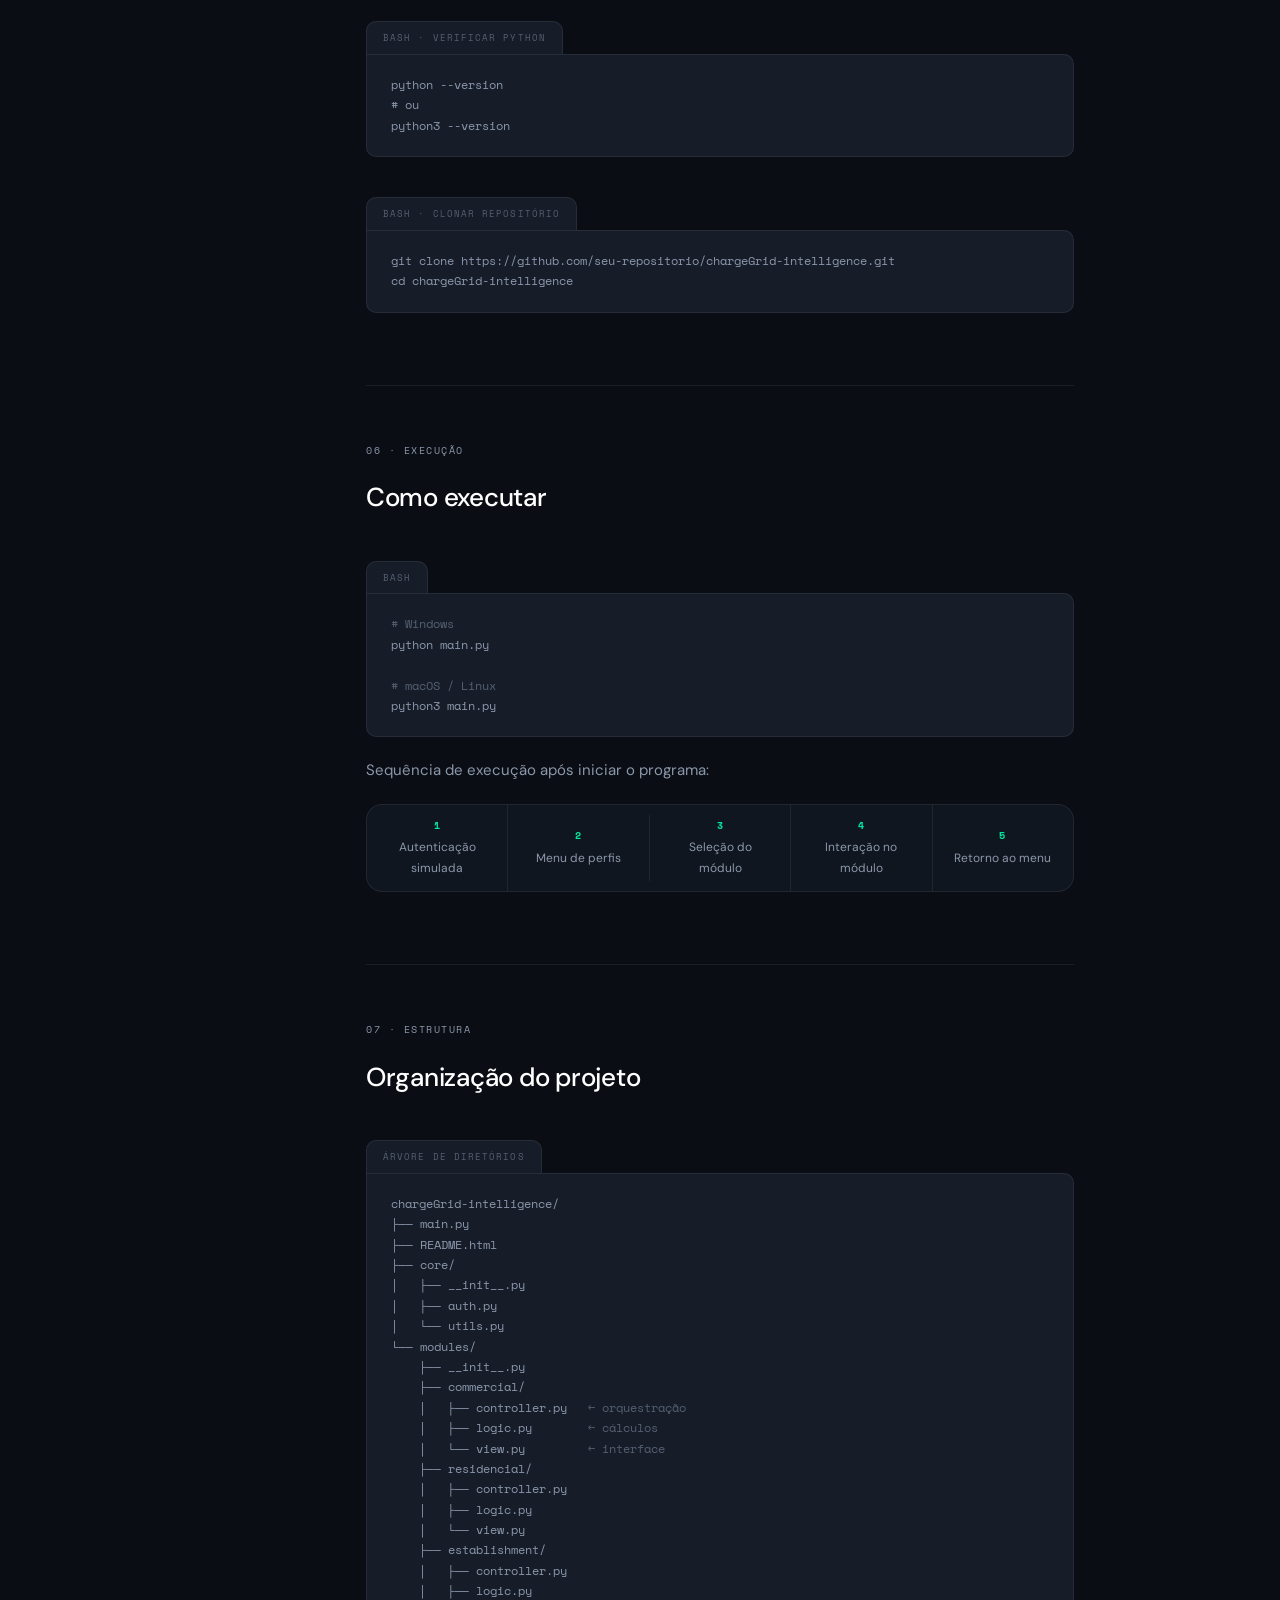
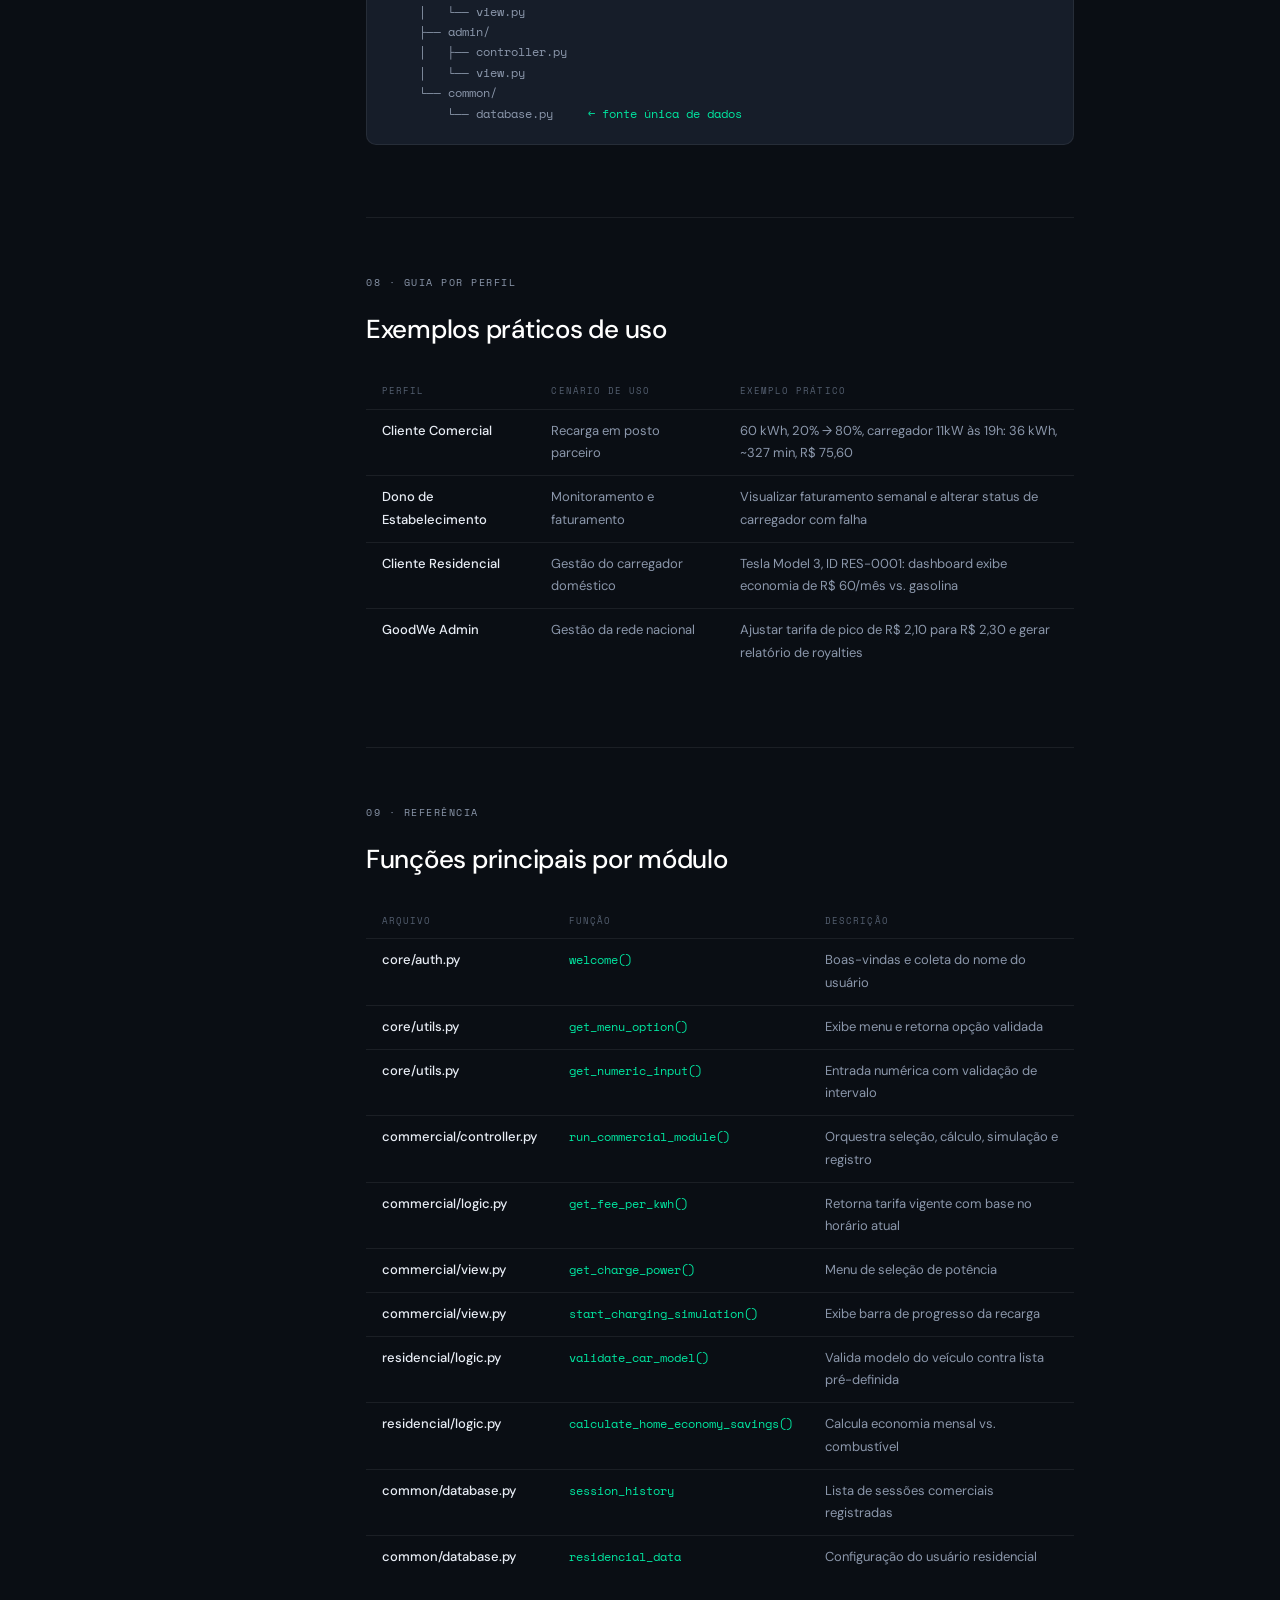
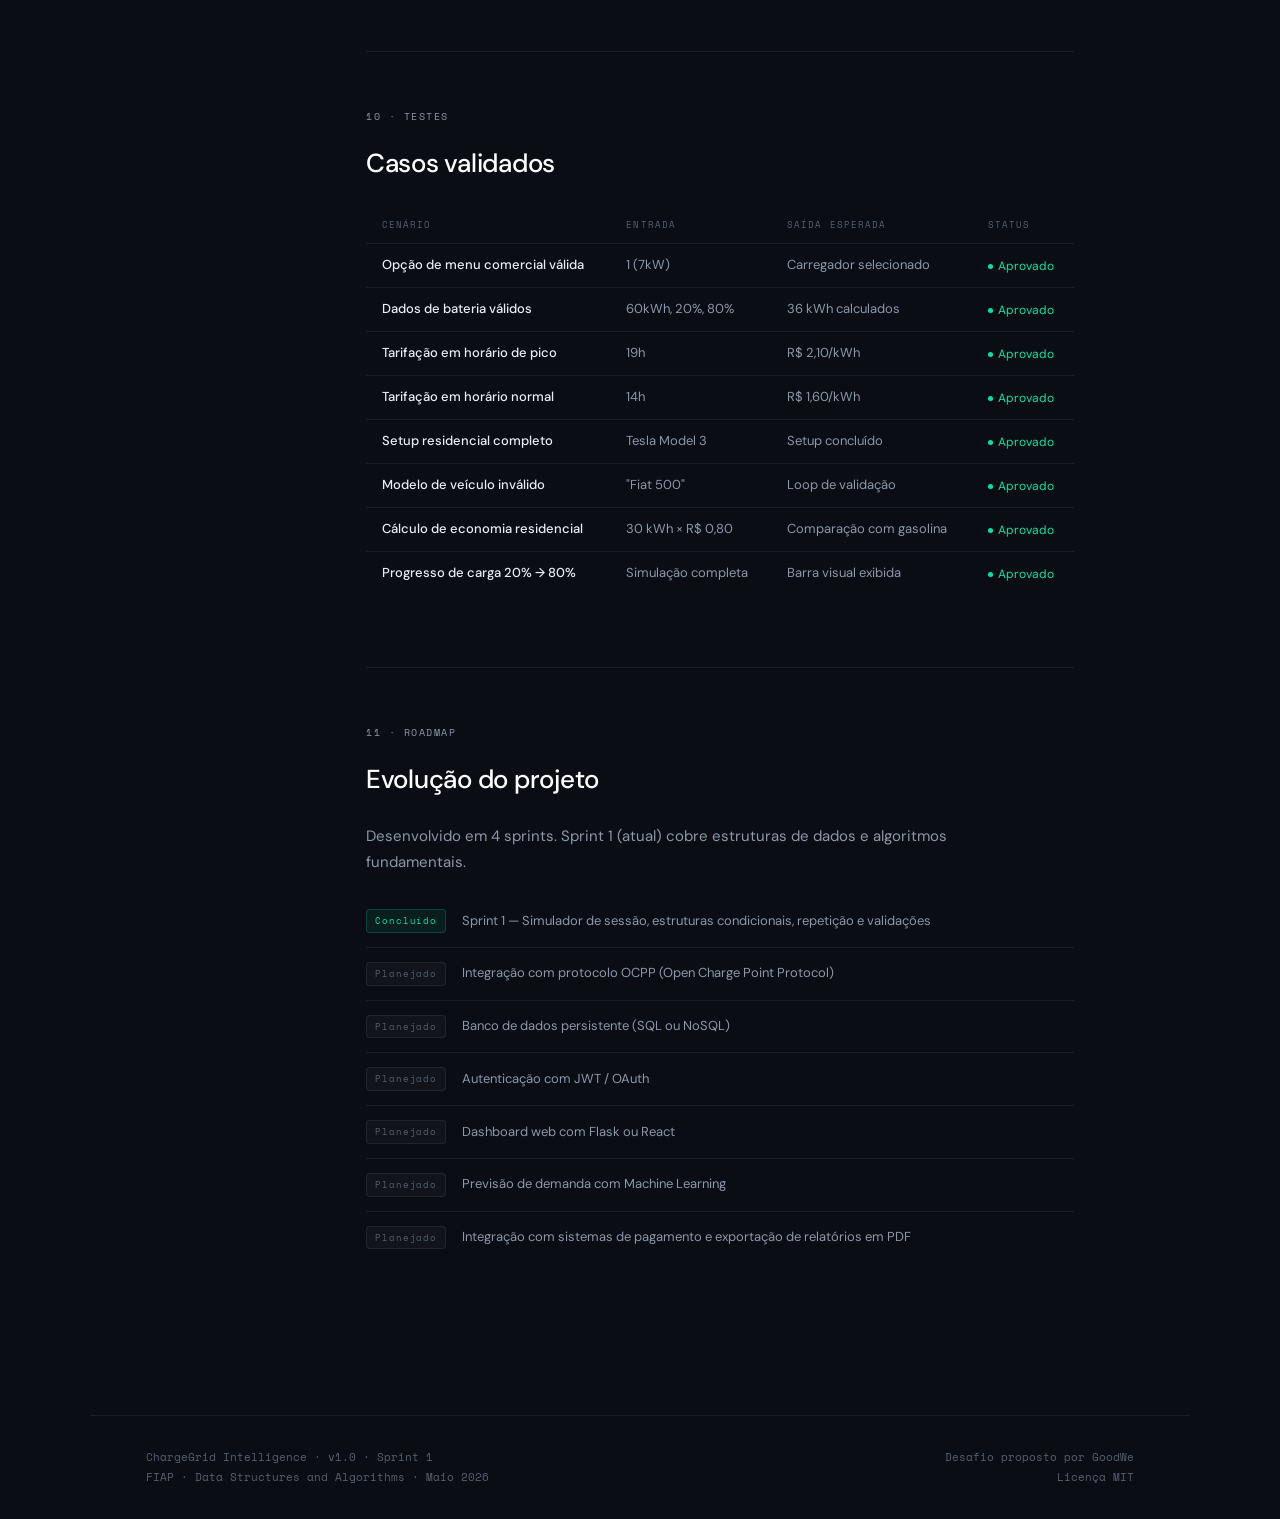
==== commit 4c905442: "feat:adicionando os integrantes nos documentos" ====
--- a/doc/readme.html
+++ b/doc/readme.html
@@ -38,6 +38,7 @@
     <p class="sidebar-label">Conteúdo</p>
     <ul class="nav-list">
       <li><a href="#overview">Visão Geral</a></li>
+      <li><a href="#team">Integrantes</a></li>
       <li><a href="#problem">Problema e Solução</a></li>
       <li><a href="#modules">Módulos</a></li>
       <li><a href="#architecture">Arquitetura</a></li>
@@ -61,6 +62,65 @@
       <p>ChargeGrid Intelligence é um sistema de gerenciamento de infraestrutura de recarga de veículos elétricos voltado ao setor comercial. A plataforma centraliza o controle de demanda energética, o gerenciamento de eletropostos e a aplicação de políticas de tarifação dinâmica em uma única base de dados.</p>
       <p>O sistema atende simultaneamente a três perfis distintos de usuário — clientes finais (residencial e comercial), gestores de estabelecimentos parceiros e administradores globais da GoodWe — garantindo consistência operacional e rastreabilidade completa das sessões de recarga.</p>
       <p>A implementação utiliza <strong>Python puro com arquitetura MVC</strong>, sem dependências externas, o que facilita a execução em qualquer ambiente com Python 3.7 ou superior instalado.</p>
+    </section>
+
+    <section class="section" id="team">
+
+      <p class="section-label">
+        Equipe do Projeto
+      </p>
+
+      <h2>
+        Integrantes
+      </h2>
+
+      <div class="table-wrapper">
+
+        <table class="members-table">
+
+          <thead>
+            <tr>
+              <th>RM</th>
+              <th>Nome</th>
+            </tr>
+          </thead>
+
+          <tbody>
+            <tr>
+              <td>571836</td>
+              <td>Bruna Yukimy Hada</td>
+            </tr>
+
+            <tr>
+              <td>571562</td>
+              <td>Denize Ferrante</td>
+            </tr>
+
+            <tr>
+              <td>570436</td>
+              <td>Gabriel Del Pizzo Pintor</td>
+            </tr>
+
+            <tr>
+              <td>572395</td>
+              <td>Gabriel Dias Menezes</td>
+            </tr>
+
+            <tr>
+              <td>570540</td>
+              <td>Ian Rodrigues Martins</td>
+            </tr>
+
+            <tr>
+              <td>572899</td>
+              <td>Patrick Fernandes Martins Pais</td>
+            </tr>
+          </tbody>
+
+        </table>
+
+      </div>
+
     </section>
 
     <hr class="divider">
--- a/doc/styles.css
+++ b/doc/styles.css
@@ -217,6 +217,52 @@
   margin-bottom: 12px;
 }
 
+.table-wrapper {
+  overflow-x: auto;
+}
+
+.members-table {
+  width: 100%;
+  border-collapse: collapse;
+  margin-top: 24px;
+  background: rgba(255,255,255,0.02);
+  border: 1px solid var(--border);
+  border-radius: var(--radius);
+  overflow: hidden;
+}
+
+.members-table thead {
+  background: rgba(255,255,255,0.04);
+}
+
+.members-table th,
+.members-table td {
+  text-align: left;
+  padding: 16px 20px;
+  border-bottom: 1px solid var(--border);
+}
+
+.members-table th {
+  font-family: var(--mono);
+  font-size: 11px;
+  letter-spacing: 0.08em;
+  text-transform: uppercase;
+  color: var(--accent);
+}
+
+.members-table td {
+  color: var(--text2);
+  font-size: 14px;
+}
+
+.members-table tbody tr:hover {
+  background: rgba(255,255,255,0.03);
+}
+
+.members-table tbody tr:last-child td {
+  border-bottom: none;
+}
+
 .section h2 {
   font-size: 26px;
   font-weight: 500;
